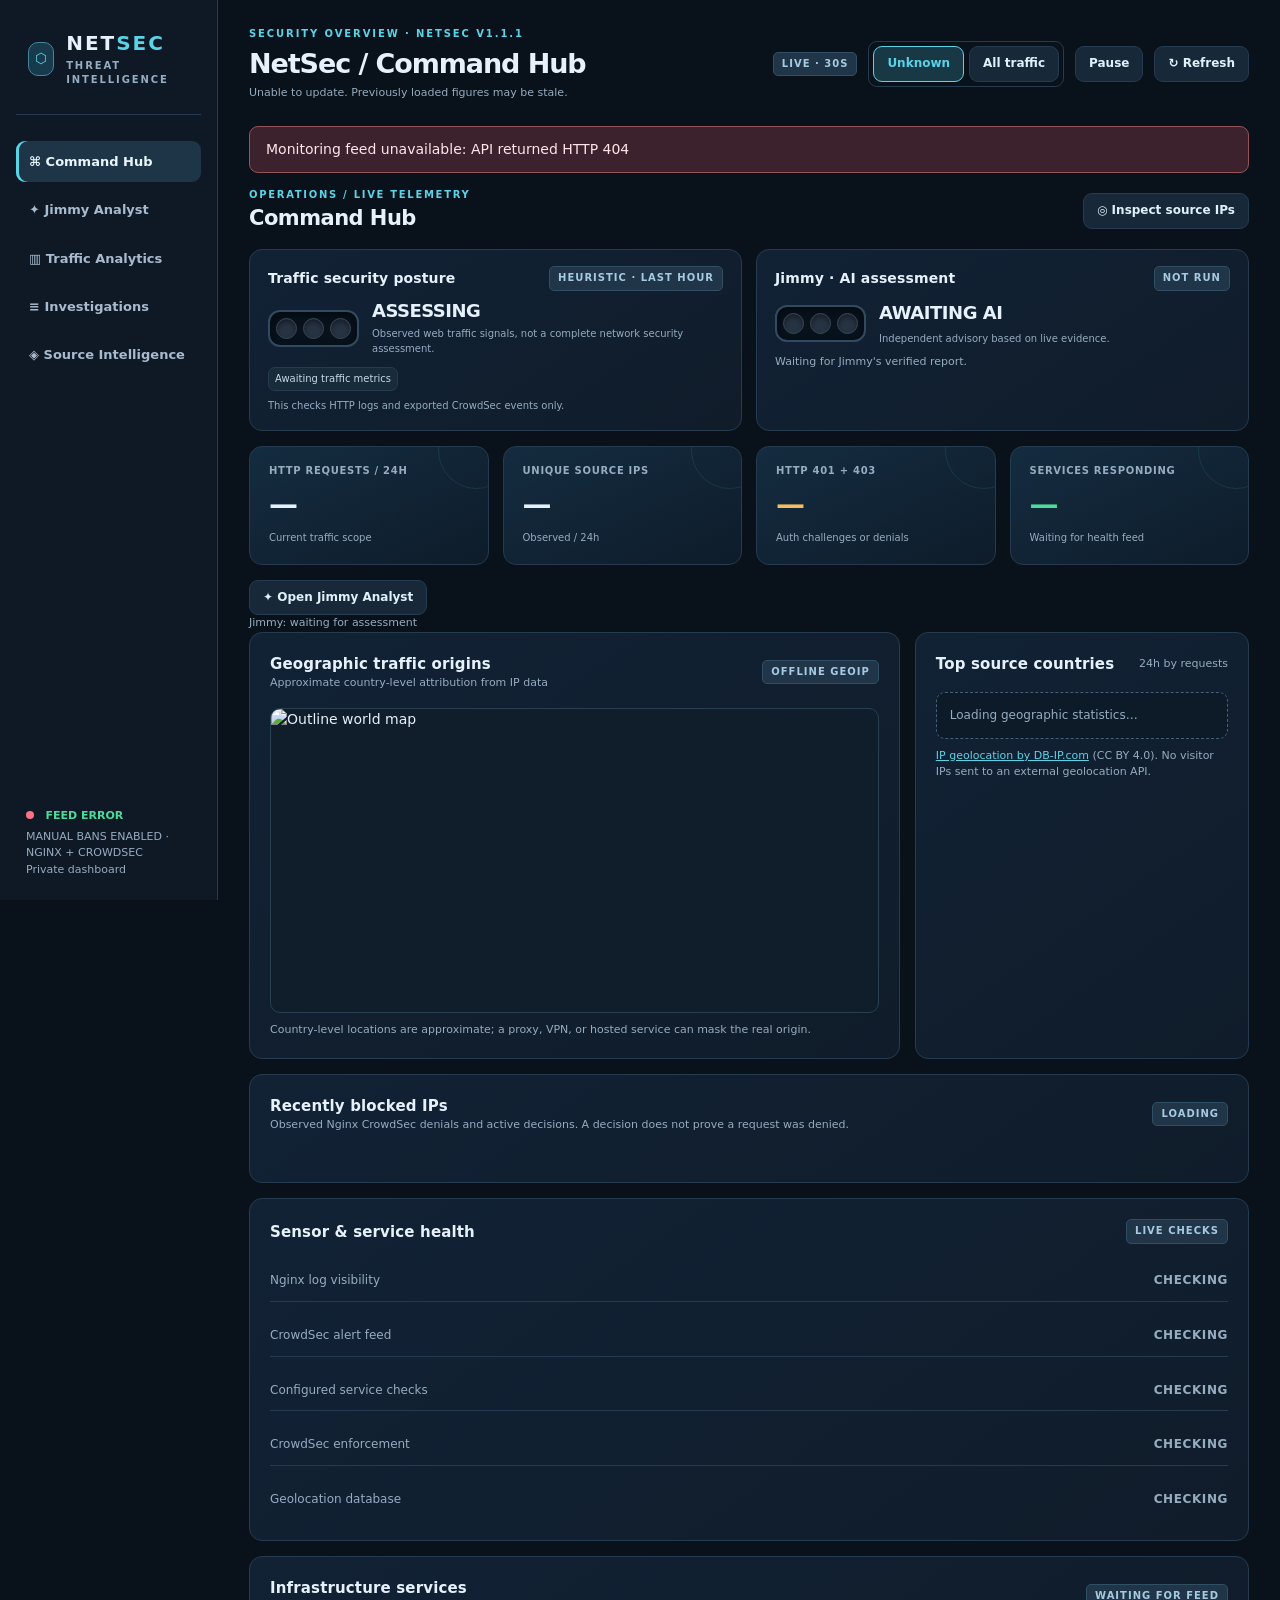
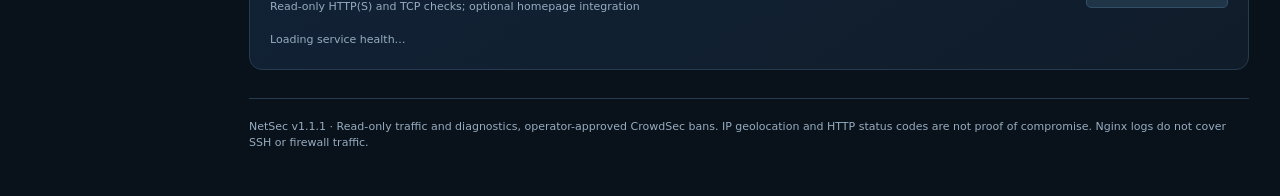
==== app/index.html @ 0fcd7310 "v1.3: replace fixed three investigations with evidence-backed dynamic findings and collapsible verif" ====
<!doctype html>
<!-- NetSec v3.8.2 token header compatibility fix -->
<html lang="en"><head><meta charset="utf-8"><meta name="viewport" content="width=device-width,initial-scale=1"><title>NetSec · Security Intelligence</title><link rel="manifest" href="/manifest.webmanifest"><meta name="theme-color" content="#102638"><meta name="apple-mobile-web-app-capable" content="yes"><meta name="apple-mobile-web-app-status-bar-style" content="black-translucent"><link rel="apple-touch-icon" href="/icon-192.png">
<style>
:root{color-scheme:dark;--bg:#09111a;--sidebar:#0e1925;--panel:#101e2c;--panel2:#132438;--edge:#263b50;--muted:#96acc0;--text:#e6f1fb;--cyan:#5bd3e7;--blue:#67aaff;--green:#4cdb9a;--amber:#f5bc60;--red:#ff7182}
*{box-sizing:border-box}html{scroll-behavior:smooth}body{background:var(--bg);color:var(--text);font:14px/1.48 system-ui,-apple-system,Segoe UI,Roboto,sans-serif;margin:0}
button,input{font:inherit}button{cursor:pointer}button:focus-visible,input:focus-visible{outline:2px solid var(--cyan);outline-offset:3px}a{color:var(--cyan)}.app{max-width:1720px;margin:0 auto;display:grid;grid-template-columns:218px minmax(0,1fr);min-height:100vh}.side{background:var(--sidebar);border-right:1px solid var(--edge);padding:26px 16px;position:sticky;top:0;height:100vh}.brand{display:flex;align-items:center;gap:12px;padding:3px 12px 26px;border-bottom:1px solid var(--edge)}.brandmark{width:34px;height:34px;border:1px solid #42869c;border-radius:10px;display:grid;place-items:center;background:#173a4c;color:var(--cyan)}.brandname{font-size:20px;font-weight:800;letter-spacing:.1em}.brandname span{color:var(--cyan)}.brand small{display:block;font-size:10px;font-weight:700;letter-spacing:.19em;color:var(--muted)}.nav{margin-top:26px;display:grid;gap:7px}.nav a{display:flex;gap:10px;align-items:center;padding:11px 13px;border-radius:9px;color:#a8bbce;text-decoration:none;font-size:13px}.nav a:hover,.nav a.active{background:#1d3546;color:#e8f6ff}.nav a.active{box-shadow:inset 3px 0 0 var(--cyan)}.sidefoot{position:absolute;bottom:22px;left:26px;right:18px;font-size:11px;color:var(--muted)}.sidefoot strong{display:block;color:var(--green);margin-bottom:5px;font-size:11px}
.main{padding:27px 31px 45px;min-width:0}.top{display:flex;justify-content:space-between;align-items:center;gap:14px;flex-wrap:wrap;margin-bottom:25px}.eyebrow{text-transform:uppercase;font-size:10px;letter-spacing:.19em;font-weight:800;color:var(--cyan)}h1{font-size:27px;line-height:1.15;letter-spacing:-.04em;margin:6px 0 6px}h2{font-size:15px;letter-spacing:.01em;margin:0;font-weight:730}h3{font-size:14px;margin:0}p{margin:0}.subtle{color:var(--muted)}.tiny{font-size:11px}.row{display:flex;align-items:center;gap:11px}.btn{border:1px solid var(--edge);background:#172839;color:#e1f1fa;padding:8px 13px;border-radius:9px;font-size:12px;font-weight:600}.btn:hover{border-color:#598aa6;background:#20364a}.btn.active{color:var(--cyan);border-color:var(--cyan);background:#183846}.link-btn{text-decoration:none;font-weight:650;font-size:12px;color:var(--muted)}.link-btn:hover{color:var(--cyan)}.pulse{display:inline-flex;width:8px;height:8px;background:var(--green);border-radius:50%;box-shadow:0 0 11px #42d9a385}.pulse.down{background:var(--red);box-shadow:none}.tag{font-size:10px;font-weight:800;text-transform:uppercase;letter-spacing:.1em;background:#203548;border:1px solid #304f65;color:#a6cae1;padding:4px 8px;border-radius:5px}
.grid{display:grid;gap:15px}.hero{grid-template-columns:minmax(300px,1.65fr) minmax(260px,1fr);margin-bottom:15px}.panel{min-width:0;background:linear-gradient(145deg,#112235,#101c2a);border:1px solid var(--edge);border-radius:13px;padding:20px;overflow:hidden}.panelhead{display:flex;align-items:center;justify-content:space-between;gap:12px;flex-wrap:wrap;margin-bottom:17px}.panelhead .subtle{font-size:11px}.risk{display:flex;gap:22px;align-items:center}.stoplight{display:flex;background:#07121d;border:2px solid #324a60;padding:9px;border-radius:19px;gap:10px;box-shadow:inset 0 3px 9px #0008}.bulb{width:36px;height:36px;border-radius:50%;background:#263342;border:1px solid #3b4653;box-shadow:inset 0 3px 5px #0006}.bulb.red.on{background:var(--red);box-shadow:0 0 22px #ff718255,inset 0 0 7px #ffec}.bulb.amber.on{background:var(--amber);box-shadow:0 0 22px #f5bc6070,inset 0 0 7px #fff8}.bulb.green.on{background:var(--green);box-shadow:0 0 22px #4cdb9a60,inset 0 0 7px #fff8}.risk-label{font-size:24px;font-weight:850;letter-spacing:-.03em;line-height:1.2}.risk-caption{margin-top:6px;color:var(--muted);font-size:12px;max-width:370px}.reasons{display:flex;flex-wrap:wrap;gap:7px;margin-top:21px}.reason{font-size:11px;border:1px solid var(--edge);border-radius:7px;padding:7px 9px;background:#172b3a;color:#c7d8e8}.scope{margin-top:17px;font-size:11px;color:var(--muted)}.health{display:grid;gap:14px}.healthrow{display:flex;justify-content:space-between;align-items:center;gap:12px;padding:11px 0;border-bottom:1px solid var(--edge)}.healthrow:last-child{border-bottom:0}.healthrow span{color:var(--muted);font-size:12px}.status{font-size:12px;font-weight:800;letter-spacing:.05em}.status.ok{color:var(--green)}.status.warn{color:var(--amber)}.status.bad{color:var(--red)}.status.muted{color:var(--muted)}
.metrics{grid-template-columns:repeat(5,minmax(0,1fr));margin-bottom:15px}.metric{min-width:0;padding:18px 20px}.metric .label{font-size:11px;color:var(--muted);font-weight:650;letter-spacing:.02em}.metric .value{font-variant-numeric:tabular-nums;font-size:29px;font-weight:800;margin-top:11px;letter-spacing:-.045em}.metric .footer{font-size:10px;color:var(--muted);margin-top:4px}.metric.emphasis .value{color:var(--cyan)}
.charts{grid-template-columns:minmax(350px,1.95fr) minmax(250px,1fr);margin-bottom:15px}.chartarea{height:258px;position:relative}.chartarea svg{width:100%;height:100%;overflow:visible}.leg{display:flex;align-items:center;gap:14px;flex-wrap:wrap;font-size:11px;color:var(--muted)}.dot{width:7px;height:7px;display:inline-block;border-radius:50%;margin-right:6px}.codebox{display:flex;gap:23px;align-items:center;min-height:245px;flex-wrap:wrap;justify-content:space-evenly}.donut{width:166px;height:166px;border-radius:50%;background:#274052;display:grid;place-items:center;position:relative}.donut:before{content:"";position:absolute;inset:25px;border-radius:50%;background:#112235}.donutinside{position:relative;text-align:center}.donutinside strong{font-size:27px}.donutinside span{display:block;color:var(--muted);font-size:10px}.code-legend{display:grid;gap:13px;min-width:110px}.code-legend .row{justify-content:space-between;gap:12px;font-size:12px}.code-legend strong{font-variant-numeric:tabular-nums}
.maprow{grid-template-columns:minmax(340px,1.85fr) minmax(260px,.95fr);margin-bottom:15px}.mapframe{position:relative;background:#101e2c;border:1px solid #294051;border-radius:10px;overflow:hidden;aspect-ratio:2/1;max-height:390px}.mapframe img{width:100%;height:100%;object-fit:fill;display:block;pointer-events:none}.mapframe svg{position:absolute;inset:0;width:100%;height:100%;overflow:visible}.mapnote{margin-top:9px;font-size:11px;color:var(--muted)}.country-list{display:grid;gap:14px}.country-item{display:grid;grid-template-columns:1fr auto;gap:4px 13px;font-size:12px}.country-item strong{font-variant-numeric:tabular-nums}.track{height:5px;border-radius:5px;background:#243749;grid-column:1 / -1;overflow:hidden}.track>div{height:100%;background:linear-gradient(90deg,#247e94,var(--cyan));border-radius:5px}.callout{font-size:12px;color:var(--muted);padding:13px;border:1px dashed #45617a;border-radius:9px;background:#0d1b29;line-height:1.6}
.lower{margin-top:8px}.lowerheader{display:flex;justify-content:space-between;align-items:center;flex-wrap:wrap;gap:12px;margin:22px 0 14px}.tablegrid{grid-template-columns:1fr 1fr}.tablewide{grid-column:1 / -1}.table-scroll{overflow-x:auto;max-height:390px;overflow-y:auto}table{border-collapse:collapse;width:100%;font-size:12px}th,td{padding:10px 8px;border-bottom:1px solid #263b50;vertical-align:top}th{color:#91a9c2;text-align:left;font-size:10px;letter-spacing:.045em;text-transform:uppercase;position:sticky;top:0;background:#122336;z-index:1}td{overflow-wrap:anywhere}td:last-child,th:last-child{text-align:right}tbody tr:hover{background:#172d40}.ip{font-family:ui-monospace,Consolas,monospace;font-size:11px;color:#bdd4e9}.path{font-family:ui-monospace,Consolas,monospace;font-size:11px;max-width:460px}.code{border-radius:5px;padding:3px 6px;font-size:11px;font-weight:750;background:#263c4b}.code.warn{background:#493625;color:#ffcf87}.code.err{background:#4b2938;color:#ff8d9b}.empty{padding:22px 0;text-align:center;color:var(--muted);font-size:12px}.toolbar{display:flex;gap:8px;flex-wrap:wrap;align-items:center}.search{min-width:200px;width:260px;max-width:100%;border:1px solid var(--edge);color:var(--text);border-radius:8px;padding:9px 11px;background:#101d2a}.footerline{padding-top:20px;border-top:1px solid var(--edge);margin-top:28px;color:var(--muted);font-size:11px}.error-banner{display:none;border:1px solid #96535a;background:#3b222d;color:#ffe5e9;padding:12px 16px;border-radius:9px;margin-bottom:15px}.error-banner.show{display:block}
@media(max-width:1230px){.app{grid-template-columns:1fr}.side{height:auto;position:static;display:flex;align-items:center;justify-content:space-between;padding:9px 20px}.brand{border:0;padding:0}.nav{margin:0;display:flex;gap:3px}.sidefoot{display:none}.main{padding:24px}.hero,.charts,.maprow{grid-template-columns:1fr}.metrics{grid-template-columns:repeat(3,minmax(0,1fr))}.tablegrid{grid-template-columns:1fr}}
@media(max-width:650px){.main{padding:15px}.nav a{font-size:11px;padding:8px}.brandname{font-size:16px}.side{flex-wrap:wrap;gap:8px}.top{align-items:start}h1{font-size:24px}.metrics{grid-template-columns:repeat(2,minmax(0,1fr))}.metric .value{font-size:25px}.risk{align-items:start;flex-direction:column;gap:12px}.stoplight{gap:6px}.bulb{width:30px;height:30px}.panel{padding:15px}.chartarea{height:205px}.codebox{gap:12px}.donut{width:135px;height:135px}.donut:before{inset:21px}.search{width:100%}}

.ai-panel{margin:0 0 15px;border-color:#35536a;background:linear-gradient(145deg,#142a3c,#102130)}
.ai-wrap{display:grid;grid-template-columns:minmax(150px,.65fr) minmax(280px,2.35fr);gap:20px}
.ai-status{display:flex;gap:10px;align-items:center;margin-bottom:12px}
.ai-light{width:15px;height:15px;border-radius:50%;background:var(--muted);box-shadow:0 0 12px #97a3ae55;flex:none}
.ai-light.green{background:var(--green);box-shadow:0 0 13px #4cdb9a75}
.ai-light.amber{background:var(--amber);box-shadow:0 0 13px #f5bc6075}
.ai-light.red{background:var(--red);box-shadow:0 0 13px #ff718275}
.ai-state{font-size:16px;font-weight:820;letter-spacing:.02em}
.ai-details{display:grid;grid-template-columns:1fr 1fr;gap:18px;margin-top:15px}
.ai-details h3{color:#c0d5e5;margin-bottom:7px}
.ai-details ul{margin:0;padding-left:19px;color:#d6e5f1;font-size:12px}
.ai-details li{padding:3px 0}
.ai-summary{font-size:14px;line-height:1.65;color:#f0f7ff}
.ai-disclaimer{font-size:11px;color:var(--muted);margin-top:14px}
@media(max-width:800px){.ai-wrap{grid-template-columns:1fr}.ai-details{grid-template-columns:1fr}}


/* NetSec v3 threat intelligence */
.intel-panel{margin:15px 0;border:1px solid #35536a;background:linear-gradient(125deg,#102639,#101e2a)}
.intel-scope{display:inline-flex;gap:5px;padding:4px;border:1px solid var(--edge);border-radius:9px}
.intel-scope button{font-size:12px}
.intel-stats{display:grid;grid-template-columns:repeat(3,1fr);gap:13px;margin:12px 0}
.intel-stat{padding:12px;border:1px solid var(--edge);border-radius:9px;background:#101f2f}
.intel-stat b{font-size:24px;display:block;color:#d3f3fc}
.intel-stat small{color:var(--muted);font-size:11px}
.intel-panel .intel-columns{display:grid;grid-template-columns:1fr 1fr;gap:16px}
.intel-panel table{width:100%;font-size:12px}
.intel-panel th{text-align:left;color:var(--muted);font-size:11px;padding:6px}
.intel-panel td{padding:8px 6px;border-top:1px solid var(--edge)}
.intel-panel .btn{padding:6px 9px}
.intel-panel .mini{font-size:11px;color:var(--muted);line-height:1.55}
.intel-panel input[type=password]{color:#f0f7ff;background:#071623;border:1px solid #496078;border-radius:6px;padding:9px;max-width:330px;width:100%}
@media(max-width:800px){.intel-panel .intel-columns{grid-template-columns:1fr}.intel-stats{grid-template-columns:repeat(2,1fr)}}


.ai-force-actions{display:flex;align-items:center;justify-content:flex-end;gap:9px;flex-wrap:wrap}
.ai-force-actions .btn{border:1px solid #496f83;background:#172f42;color:#d4f8ff;cursor:pointer;white-space:nowrap}
.ai-force-actions .btn:disabled{opacity:.55;cursor:wait}
.ai-refresh-feedback{font-size:11px;color:var(--muted);margin:0 0 12px}

/* local homepage feed (read-only local import) */
.homepage-grid{display:grid;grid-template-columns:repeat(auto-fit,minmax(160px,1fr));gap:9px}
.homepage-item{padding:12px;border:1px solid var(--edge);border-radius:9px;background:#102034;min-width:0}
.homepage-item strong{display:block;font-size:12px;margin:0 0 5px;overflow:hidden;text-overflow:ellipsis;white-space:nowrap}
.homepage-item span{font-size:11px;color:var(--muted)}
.homepage-item .up{color:var(--green)}.homepage-item .down{color:var(--red)}
.homepage-item .stale,.homepage-item .unknown{color:var(--amber)}
/* NetSec v3.5 Command Hub, all native CSS/SVG. */
.hub-tab[hidden]{display:none!important}
.hub-tab{display:block;min-width:0;animation:hubIn .16s ease-out}
@keyframes hubIn{from{opacity:.65;transform:translateY(5px)}to{opacity:1;transform:none}}
.nav button{border:0;width:100%;text-align:left;background:none;display:flex;gap:10px;align-items:center;padding:11px 13px;border-radius:9px;color:#a8bbce;font-size:13px;font-weight:600;cursor:pointer}
.nav button:hover,.nav button.active{background:#1d3546;color:#e8f6ff}
.nav button.active{box-shadow:inset 3px 0 0 var(--cyan)}
.hub-sectionhead{display:flex;align-items:center;justify-content:space-between;gap:12px;margin:3px 0 15px;flex-wrap:wrap}
.hub-sectionhead h2{font-size:21px;letter-spacing:-.025em}
.hub-kicker{font-size:10px;color:var(--cyan);font-weight:800;letter-spacing:.17em;text-transform:uppercase}
.hub-ribbon{display:grid;grid-template-columns:repeat(4,minmax(0,1fr));gap:14px;margin:0 0 15px}
.hub-ribbon-card{padding:17px 19px;background:linear-gradient(155deg,#142c40,#0e1c2a);border:1px solid var(--edge);border-radius:13px;overflow:hidden;position:relative}
.hub-ribbon-card:before{content:'';width:75px;height:75px;border:1px solid #56d4e51c;border-radius:50%;position:absolute;right:-27px;top:-35px}
.hub-ribbon-card small{font-size:10px;display:block;color:var(--muted);letter-spacing:.07em;text-transform:uppercase;font-weight:700}
.hub-ribbon-card strong{font-size:29px;font-variant-numeric:tabular-nums;letter-spacing:-.04em;display:block;margin-top:4px}
.hub-ribbon-card span{font-size:10px;color:var(--muted)}
.hub-ribbon-card:nth-child(3) strong{color:var(--amber)}
.hub-ribbon-card:nth-child(4) strong{color:var(--green)}
.hub-tab-command .maprow{margin-bottom:15px}
.hub-tab-command .hero{margin-bottom:15px}
.hub-tab-command .ai-panel{margin-bottom:15px}
.hub-tab-command #homepageSection{margin-bottom:15px}
.hub-tab-command .mapframe{max-height:480px}
.hub-tab-command .homepage-item{position:relative;padding-left:21px}
.hub-tab-command .homepage-item .up:before,.hub-tab-command .homepage-item .down:before,.hub-tab-command .homepage-item .stale:before,.hub-tab-command .homepage-item .unknown:before{content:'';position:absolute;left:11px;top:18px;width:6px;height:6px;border-radius:50%;background:var(--muted)}
.hub-tab-command .homepage-item .up:before{background:var(--green);box-shadow:0 0 9px var(--green)}
.hub-tab-command .homepage-item .down:before{background:var(--red);box-shadow:0 0 9px var(--red)}
.hub-tab-command .homepage-item .stale:before{background:var(--amber);box-shadow:0 0 9px var(--amber)}
.hub-titleline{display:flex;align-items:center;justify-content:space-between;gap:12px;margin:2px 0 16px;flex-wrap:wrap}
.hub-titleline h2{font-size:21px;letter-spacing:-.02em}
.hub-titleline p{color:var(--muted);font-size:11px;max-width:780px}
.hub-controlbar{display:flex;gap:9px;align-items:center;flex-wrap:wrap;margin-bottom:15px}
.hub-controlbar .search{flex:1;min-width:180px;width:auto}
.hub-chips{display:flex;gap:5px;border:1px solid var(--edge);padding:4px;border-radius:10px;background:#0c1928}
.hub-chips button{background:none;border:0;border-radius:7px;color:var(--muted);padding:7px 12px;font-size:11px;font-weight:750;cursor:pointer}
.hub-chips button.active{background:#214256;color:#c2f2ff}
.hub-chips button:focus-visible{outline:2px solid var(--cyan)}
.hub-time-grid{display:grid;grid-template-columns:repeat(3,minmax(0,1fr));gap:13px;margin-bottom:15px}
.hub-timecard{background:linear-gradient(145deg,#13273b,#101d2a);border:1px solid #284457;border-radius:12px;padding:17px;min-width:0}
.hub-timecard.active{border-color:#54bfdf;box-shadow:inset 0 1px 0 #5cdbff45}
.hub-timecard small{font-size:11px;font-weight:800;color:var(--muted)}
.hub-timecard .hub-time-number{display:flex;align-items:baseline;gap:8px;margin:10px 0;font-variant-numeric:tabular-nums}
.hub-timecard strong{font-size:29px;letter-spacing:-.04em;color:var(--cyan)}
.hub-timecard .hub-time-number span{color:var(--muted);font-size:11px}
.hub-meter{height:6px;border-radius:8px;background:#223648;overflow:hidden}
.hub-meter div{height:100%;background:linear-gradient(90deg,#267eab,var(--cyan));border-radius:8px}
.hub-time-note{font-size:10px;color:var(--muted);margin-top:8px}
.hub-conn-grid{display:grid;grid-template-columns:1fr 1fr;gap:15px;margin-bottom:15px}
.hub-outcome{display:grid;grid-template-columns:148px minmax(0,1fr);gap:17px;align-items:center}
.hub-donut{width:145px;height:145px;border-radius:50%;display:grid;place-items:center;background:#233b50;position:relative}
.hub-donut:before{content:'';position:absolute;inset:23px;border-radius:50%;background:#102030}
.hub-donut span{z-index:1;text-align:center;font-size:11px;color:var(--muted)}
.hub-donut strong{display:block;font-size:23px;color:var(--text)}
.hub-outcomelegend{display:grid;gap:10px}
.hub-outcomelegend .row{justify-content:space-between;font-size:11px}
.hub-square{width:8px;height:8px;border-radius:2px;display:inline-block;margin-right:7px}
.hub-toplist{display:grid;gap:9px;max-height:240px;overflow:auto}
.hub-top-item{display:grid;grid-template-columns:150px 1fr 57px;align-items:center;gap:8px;font:11px ui-monospace,Consolas,monospace}
.hub-top-item .hub-bar{height:6px;background:#22384b;border-radius:8px;overflow:hidden}
.hub-top-item .hub-bar div{height:100%;background:linear-gradient(90deg,#297d95,#57d7e7)}
.hub-top-item .hub-number{text-align:right;color:var(--muted)}
.hub-note{color:var(--muted);font-size:11px;line-height:1.55;margin:8px 0 15px}
.hub-conn-summary{display:flex;align-items:center;gap:7px;flex-wrap:wrap;color:var(--muted);font-size:11px;margin-bottom:12px}
.hub-pill{display:inline-flex;align-items:center;gap:5px;font-size:10px;font-weight:780;letter-spacing:.04em;border:1px solid #355168;padding:4px 7px;border-radius:6px;color:#b6d6ed;background:#183145}
.hub-pill.trusted{color:var(--green);background:#123b34;border-color:#245947}
.hub-pill.flag{color:var(--amber);background:#3d3020;border-color:#67502e}
.hub-pill.good{color:var(--cyan)}
.hub-pill.deny{color:#ffc788;background:#433025}
.hub-ip-button{background:transparent;border:0;color:#a7e5ef;font:600 11px ui-monospace,Consolas,monospace;cursor:pointer;text-decoration:underline;text-decoration-color:#5ba7b354;text-underline-offset:3px;padding:2px 0}
.hub-ip-button:hover{color:white}
.hub-table{width:100%;min-width:870px}
.hub-table th:last-child,.hub-table td:last-child{text-align:left}
.hub-triplet{font-variant-numeric:tabular-nums;white-space:nowrap;font-size:11px}
.hub-triplet strong{color:var(--cyan)}
.hub-triplet small{display:block;font-size:10px;color:var(--muted)}
.hub-mini-track{height:4px;background:#263a4b;border-radius:9px;overflow:hidden;margin-top:4px;min-width:80px}
.hub-mini-track i{display:block;height:100%;background:var(--cyan)}
.hub-breakdown{display:flex;width:100%;min-width:110px;height:10px;border-radius:7px;background:#243747;overflow:hidden}
.hub-breakdown span{height:100%}
.hub-detail{margin:15px 0 0;padding:16px;border:1px solid #3a6078;border-radius:12px;background:#10243a;display:none}
.hub-detail.open{display:block}
.hub-detailhead{display:flex;align-items:center;justify-content:space-between;gap:10px;margin-bottom:13px}
.hub-detailhead strong{font:700 15px ui-monospace,Consolas,monospace;color:#a9e9f0}
.hub-detail .hub-stats{display:grid;grid-template-columns:repeat(4,1fr);gap:9px;margin-bottom:14px}
.hub-detail .hub-stats div{border:1px solid #2e4a60;border-radius:8px;padding:10px;background:#132c43}
.hub-detail .hub-stats small{display:block;font-size:10px;color:var(--muted)}
.hub-detail .hub-stats b{font-size:19px;font-variant-numeric:tabular-nums}
.hub-paths{display:grid;grid-template-columns:1fr 1fr;gap:16px}
.hub-paths h3{font-size:12px;margin-bottom:8px}
.hub-paths li{font:11px/1.5 ui-monospace,Consolas,monospace;overflow-wrap:anywhere;margin-bottom:4px}
@media(max-width:1240px){.hub-ribbon{grid-template-columns:repeat(2,minmax(0,1fr))}}
@media(max-width:900px){.hub-conn-grid{grid-template-columns:1fr}.hub-time-grid{grid-template-columns:1fr}.hub-outcome{grid-template-columns:145px 1fr}}
@media(max-width:650px){.nav button{padding:8px 7px;font-size:11px}.hub-ribbon{gap:8px}.hub-ribbon-card{padding:12px}.hub-ribbon-card strong{font-size:23px}.hub-outcome{grid-template-columns:1fr}.hub-detail .hub-stats{grid-template-columns:repeat(2,1fr)}.hub-paths{grid-template-columns:1fr}.hub-top-item{grid-template-columns:120px 1fr 40px}}

/* NetSec v3.6: compact dual assessments, enforcement and verification cards. */
.v36-signals{display:grid;grid-template-columns:1fr 1fr;gap:14px;margin:0 0 15px}
.v36-signals .panel{padding:16px 18px}
.v36-signals .panelhead{margin-bottom:9px}.v36-signals .panelhead h2{font-size:14px}
.v36-signals .risk{gap:13px}.v36-signals .stoplight{padding:6px;border-radius:12px;gap:6px}
.v36-signals .bulb{width:21px;height:21px}.v36-signals .risk-label{font-size:18px}
.v36-signals .risk-caption{font-size:10px}.v36-signals .reasons{margin-top:10px;gap:5px}
.v36-signals .reason{font-size:10px;padding:4px 6px}.v36-signals .scope{font-size:10px;margin-top:8px}
.v36-ai-label{font-size:18px;font-weight:800;letter-spacing:-.025em}.v36-ai-summary{font-size:11px;color:var(--muted);line-height:1.5;margin-top:7px}
.hub-tab-command .hero{grid-template-columns:1fr}.hub-tab-command .hero>.panel{min-height:unset}
.v36-blockpanel{margin:0 0 15px}.v36-headinfo{display:flex;align-items:center;gap:9px;flex-wrap:wrap}
.v36-blocklist{display:grid;grid-template-columns:repeat(3,minmax(0,1fr));gap:10px}
.v36-blockitem{border:1px solid #32495b;background:#11283a;border-radius:9px;padding:11px;min-width:0}
.v36-blockitem strong{font:650 12px ui-monospace,Consolas,monospace;word-break:break-all;color:#e5f3fc}
.v36-blockitem .v36-muted{font-size:10px;color:var(--muted);margin-top:6px;line-height:1.5}
.v36-pill{display:inline-block;font-size:9px;font-weight:800;letter-spacing:.05em;padding:3px 6px;border-radius:6px;color:#ffc592;background:#442a21;margin-left:6px}
.v36-pill.pending{color:#a9e8f7;background:#143c51}.v36-pill.good{color:#8cecc0;background:#184435}
.v36-note{font-size:10px;color:var(--muted);margin-top:12px}
.v36-tools{margin:16px 0;padding:17px;border:1px solid #35536a;background:#122637;border-radius:11px}
.v36-toolrow{display:flex;flex-wrap:wrap;gap:8px;align-items:center;margin:12px 0}
.v36-toolrow input,.v36-toolrow select{background:#071623;border:1px solid #496078;border-radius:7px;color:#f0f7ff;padding:9px;max-width:100%;font:12px ui-monospace,Consolas,monospace}
.v36-toolrow input{flex:1;min-width:190px}.v36-toolrow select{width:120px}
.v36-warn{font-size:11px;color:#d9bf94;line-height:1.55}
.v36-feedback{font-size:11px;margin-top:9px;color:#b0d9e4;line-height:1.5}
.v36-verify{margin-top:15px;border-top:1px solid var(--edge);padding-top:13px}
.v36-checks{display:grid;gap:8px;margin-top:10px}
.v36-check{background:#0d2231;border:1px solid #2c4455;border-radius:8px;padding:10px 12px}
.v36-checkhead{display:flex;gap:8px;align-items:center;flex-wrap:wrap}
.v36-checkhead strong{font-size:11px}.v36-check p{font-size:11px;color:#b6c7d3;margin:7px 0 0;line-height:1.5}
.v36-inline{display:inline-flex;gap:6px;align-items:center;flex-wrap:wrap}
.v36-hostile{color:#ff9cac;font-weight:800}.v36-controls{display:flex;gap:5px;flex-wrap:wrap}
.v36-controls button{padding:5px 7px;font-size:10px}
@media(max-width:1100px){.v36-blocklist{grid-template-columns:repeat(2,minmax(0,1fr))}}
@media(max-width:760px){.v36-signals,.v36-blocklist{grid-template-columns:1fr}.v36-signals .risk{flex-direction:row}.v36-toolrow select{flex:1}}

/* NetSec v3.7: evidence-first autonomous investigation cards */
.v37-panel{margin:14px 0 18px;background:linear-gradient(145deg,#0b2234,#112a3a);border:1px solid #37586b;border-radius:11px;padding:15px}
.v37-top{display:flex;justify-content:space-between;align-items:flex-start;gap:12px;flex-wrap:wrap;margin-bottom:12px}
.v37-top h3{margin:0;font-size:15px;color:#d4f4fb;letter-spacing:-.02em}
.v37-meta{color:#a3bccb;font-size:11px;margin-top:4px;line-height:1.5}
.v37-grid{display:grid;grid-template-columns:repeat(3,minmax(0,1fr));gap:9px}
.v37-item{border:1px solid #31536b;background:#0c1f30;border-radius:9px;padding:12px;min-width:0}
.v37-item-top{display:flex;justify-content:space-between;align-items:center;gap:8px;margin-bottom:9px}
.v37-item-name{font-size:11px;font-weight:800;color:#e4f6fa}
.v37-state{font:700 9px ui-monospace,Consolas,monospace;letter-spacing:.04em;padding:4px 7px;border-radius:20px;border:1px solid #526875;color:#ffcda4;white-space:nowrap}
.v37-state.verified{background:#113f37;color:#86e9bb;border-color:#276a52}
.v37-state.partial{background:#463921;color:#ffd58e;border-color:#82633c}
.v37-item .v37-result{font-size:11px;color:#bfd2de;line-height:1.5;margin:0 0 8px;overflow-wrap:anywhere}
.v37-item .v37-small{font-size:10px;color:#89a8b9;line-height:1.5;margin:0}
.v37-foot{margin-top:12px;display:flex;gap:12px;align-items:center;flex-wrap:wrap;color:#a5c2d0;font-size:10px}
.v37-followups{margin-top:10px;padding-top:10px;border-top:1px solid #29485e;font-size:11px;color:#e3d1a0;line-height:1.5}
.v37-empty{font-size:11px;color:#9db6c7}
@media(max-width:950px){.v37-grid{grid-template-columns:1fr}}

/* NetSec v3.8: AI-assisted source inventory; informational labels only */
.v38-hub{margin:18px 0;padding:17px;background:#10273a;border:1px solid #3b5970;border-radius:12px}
.v38-head{display:flex;flex-wrap:wrap;justify-content:space-between;align-items:center;gap:10px}
.v38-head h3{margin:0;font-size:17px;color:#e9f7ff}
.v38-meta{font-size:11px;line-height:1.65;color:var(--muted);margin:8px 0 12px}
.v38-controls{display:flex;align-items:center;gap:8px;flex-wrap:wrap;margin:8px 0 12px}
.v38-controls select,.v38-controls input,.v38-row select,.v38-jimmy-token{
 background:#071a2b!important;border:1px solid #486b84!important;border-radius:7px!important;
 color:#eff9ff!important;padding:8px!important;font-size:12px!important;min-width:0}
.v38-controls input{min-width:185px;flex:1 1 185px}
.v38-controls select{max-width:220px}
.v38-tablewrap{max-height:540px;overflow:auto;border:1px solid #2d475b;border-radius:9px}
.v38-table{width:100%;border-collapse:collapse;font-size:12px;min-width:760px}
.v38-table th{position:sticky;top:0;z-index:1;background:#172e43;color:#b8cedd;text-align:left;font-size:11px;padding:10px 8px}
.v38-table td{border-top:1px solid #2c4458;padding:10px 8px;vertical-align:middle}
.v38-table small{display:block;color:var(--muted);margin-top:3px;line-height:1.4}
.v38-tag{display:inline-block;padding:3px 7px;border:1px solid #49647c;border-radius:99px;font-size:10px;color:#d4e2ef;text-transform:uppercase;letter-spacing:.025em}
.v38-tag.friendly{color:#81ecbe;border-color:#2f805e}
.v38-tag.hostile,.v38-tag.suspicious{color:#ffd38a;border-color:#8a6642}
.v38-tag.pending,.v38-tag.unknown{color:#ced9df;border-color:#6a8090}
.v38-actions{display:flex;align-items:center;gap:6px;flex-wrap:wrap}
.v38-actions button{font-size:11px}
.v38-row select{max-width:146px}
.v38-page{display:flex;justify-content:space-between;align-items:center;gap:9px;flex-wrap:wrap;margin-top:10px}
.v38-jimmy-credentials{display:inline-flex;align-items:center;gap:7px;flex-wrap:wrap}
.v38-jimmy-token{width:200px;max-width:100%;background:#071a2b}
.v38-warning{font-size:11px;color:#b9cbda;line-height:1.6}
#intelSection>.intel-columns>div:first-child{display:none} /* old high-volume-only suggestions replaced by all-source table */
#intelSection>.intel-columns{grid-template-columns:1fr}
#intelSection>.intel-columns>div:last-child{width:100%}
@media(max-width:720px){.v38-hub{padding:11px}.v38-table{min-width:690px}.v38-jimmy-credentials{width:100%}.v38-jimmy-token{flex:1}}


.jimmy-workspace{display:grid;gap:16px;background:#11283a;border-color:#47778c}.jimmy-workspace[hidden]{display:none}
.jimmy-evidence-grid{display:grid;grid-template-columns:1fr 1fr;gap:14px}
.jimmy-card{border:1px solid #2c4d65;border-radius:12px;background:#0b1c2c;padding:17px;display:grid;gap:9px;align-content:start;min-width:0}
.jimmy-card>small{color:var(--muted);font-size:11px}.jimmy-card>strong{color:#c9f1fa;overflow-wrap:anywhere}
.jimmy-card p,.jimmy-card span{overflow-wrap:anywhere}
.jimmy-status{color:var(--cyan);font-size:12px}.jimmy-form{display:grid;gap:8px}
.jimmy-form label,.jimmy-card label{color:var(--muted);font-size:11px;font-weight:700}
.jimmy-form input,.jimmy-form textarea,.jimmy-form select,.jimmy-card select{background:#07192a;color:#e5f1fb;border:1px solid #486b84;border-radius:7px;padding:9px;width:100%;font:inherit}
.jimmy-chatlog{max-height:390px;overflow-y:auto;display:grid;gap:9px;min-height:70px}
.jimmy-msg{background:#0e2a3b;padding:13px;border-radius:10px;display:grid;gap:7px;font-size:13px;overflow-wrap:anywhere;white-space:pre-wrap}
.jimmy-msg.from-operator{background:#19374a}.jimmy-msg strong{color:var(--cyan)}.jimmy-msg small{color:var(--muted);font-size:10px}
.jimmy-placeholder{color:var(--muted);padding:12px;border:1px dashed #40607b;border-radius:8px;font-size:12px}
.jimmy-feedback-list{display:grid;gap:8px;max-height:290px;overflow:auto}.jimmy-feedback-line{display:grid;gap:3px;border-bottom:1px solid #2b4356;padding:8px 0;font-size:12px}
.jimmy-feedback-line small{color:var(--muted)}.jimmy-incident{display:flex;justify-content:space-between;gap:10px;align-items:center;border-bottom:1px solid #2b4356;padding:8px 0;font-size:12px}
.jimmy-workspace .row{flex-wrap:wrap}.hub-tab-jimmy .ai-panel{margin-bottom:15px}
@media(max-width:850px){.jimmy-evidence-grid{grid-template-columns:1fr}}
@media(max-width:950px){.side .nav{max-width:100%;overflow-x:auto;white-space:nowrap}.side .nav button{white-space:nowrap}}

/* NetSec v1.3: coherent source analysis and dark mobile-style messenger. */
#v38Hub, #intelSection>.intel-stats, #intelSection>.panelhead{display:none!important}
#intelSection{margin-top:18px}
#intelSection>.intel-columns{margin-top:14px}
#intelSection>.intel-columns>div:last-child{padding:16px;background:#0b1c2c;border:1px solid #2c4d65;border-radius:12px}
.jimmy-workspace{background:#102537;border-color:#31546e}
.jimmy-workspace>.jimmy-card:not(details){padding:18px;min-height:0}
.jimmy-chathead{display:flex;justify-content:space-between;align-items:center}
.jimmy-chatlog{height:min(62vh,690px);max-height:none;min-height:300px;display:flex;flex-direction:column;gap:12px;padding:12px;background:#091a2a;border:1px solid #29445b;border-radius:14px;overflow-y:auto}
.jimmy-msg{display:flex;flex-direction:column;align-self:flex-start;width:max-content;max-width:min(82%,700px);background:#1166cb;border-radius:17px 17px 17px 5px;color:#f5faff;padding:11px 14px;gap:5px;font-size:14px;line-height:1.5;white-space:normal;overflow-wrap:anywhere;box-shadow:0 2px 5px #020b1555}
.jimmy-msg.from-operator{align-self:flex-end;background:#34465b;color:#f2f6fc;border-radius:17px 17px 5px 17px}
.jimmy-msg small{align-self:flex-end;font-size:10px;color:#d0e2f7}
.jimmy-msg.from-operator small{color:#c1ccd9}
.jimmy-bubble-text{white-space:normal}
.jimmy-typing{animation:jimmy-pulse 1.3s ease-in-out infinite;font-weight:700;letter-spacing:.25em;min-width:74px}
@keyframes jimmy-pulse{0%,100%{opacity:.45}50%{opacity:1}}
@media(prefers-reduced-motion:reduce){.jimmy-typing{animation:none}}
#jimmyChatForm{display:flex;flex-direction:row;align-items:flex-end;gap:10px}
#jimmyChatForm label{position:absolute;width:1px;height:1px;overflow:hidden;clip-path:inset(50%)}
#jimmyChatForm textarea{min-height:54px;max-height:130px;resize:vertical;flex:1;background:#142d44;border:1px solid #41637d;border-radius:20px;padding:14px 17px;font-size:14px;color:#f4f9ff}
#jimmyChatForm button[type=submit]{min-height:48px;background:#1572d5;border:1px solid #3689e9;border-radius:22px;color:#fff;padding:10px 20px;font-weight:700}
#jimmyChatForm button[type=submit]:disabled{background:#34475a;border-color:#4c6175;color:#9bb0c2;cursor:not-allowed;opacity:.8}
.jimmy-send-error{color:#f3b5b5;text-align:right;font-size:12px}
.v13-source-action{display:flex;gap:6px;align-items:center}
.v13-classify{border-radius:99px;background:#1d364c;border:1px solid #41647c;color:#e1eefb;padding:7px 11px;font-weight:600;font-size:11px;max-width:170px}
.v13-classify[data-value=friendly]{background:#15483c;color:#81e6b1;border-color:#236d4e}
.v13-ban{background:#442830!important;color:#ffbec6!important;border:1px solid #a34f5d!important}
.v13-ban:disabled{opacity:.4!important;cursor:not-allowed}
.v13-explorer{margin-top:18px;border-top:1px solid #345066;padding-top:16px}
.v13-explorer-controls{display:flex;flex-wrap:wrap;gap:8px;margin:10px 0}
.v13-explorer-controls select,.v13-explorer-controls input{background:#10283b;color:#e9f5ff;border:1px solid #45647b;padding:9px;border-radius:8px}
.v13-explorer-table{width:100%;border-collapse:collapse;font-size:12px}
.v13-explorer-table td,.v13-explorer-table th{padding:9px;border-bottom:1px solid #31495d;text-align:left;overflow-wrap:anywhere}
.v13-explorer-status{color:#a8bcd0;font-size:12px;margin-top:8px}
.v13-dynamic-finding{border:1px solid #33546c;background:#102c40;padding:13px;border-radius:11px;margin:8px 0}
.v13-dynamic-finding strong{display:block;color:#dff2ff;margin-bottom:6px}
@media(max-width:700px){.jimmy-chatlog{height:58vh;min-height:260px;padding:9px}.jimmy-msg{max-width:90%;font-size:13px}#jimmyChatForm button[type=submit]{padding:10px 12px}.v13-explorer-table{min-width:570px}.v13-classify{max-width:132px}}
</style><link rel="stylesheet" href="/mobile.css"></head>
<body><div class="app"><aside class="side"><div class="brand"><div class="brandmark">⬡</div><div class="brandname">NET<span>SEC</span><small>THREAT INTELLIGENCE</small></div></div>
<nav class="nav"><a class="active" href="#overview">▦ &nbsp; Overview</a><a href="#traffic">▥ &nbsp; Traffic</a><a href="#geography">◎ &nbsp; Geography</a><a href="#events">≡ &nbsp; Event logs</a></nav>
<div class="sidefoot"><strong><span id="pulse" class="pulse"></span> &nbsp; <span id="engineSide">MONITORING</span></strong>READ-ONLY · NGINX + CROWDSEC<br>Private dashboard</div></aside>
<main class="main" id="overview"><div class="top"><div><div class="eyebrow">Security overview · NetSec v1.1.1</div><h1 id="headline">NetSec / Server overview</h1><p class="subtle tiny" id="updated">Connecting to the monitoring backend…</p></div><div class="row"><span class="tag" id="liveBadge">LIVE · 30S</span><span class="intel-scope"><button class="btn active" id="scopeUnknown" type="button">Unknown</button><button class="btn" id="scopeAll" type="button">All traffic</button></span><button class="btn" id="pauseBtn" type="button">Pause</button><button class="btn" id="refreshBtn" type="button">↻ Refresh</button></div></div>
<div class="error-banner" id="errorBanner"></div>
<section class="grid hero"><article class="panel"><div class="panelhead"><h2>Traffic security posture</h2><span class="tag">HEURISTIC · LAST HOUR</span></div><div class="risk"><div class="stoplight" role="img" aria-label="Traffic risk indicator" id="lights"><span class="bulb red"></span><span class="bulb amber"></span><span class="bulb green"></span></div><div><div class="risk-label" id="riskLabel">ASSESSING</div><div class="risk-caption">Observed web traffic signals, not a complete network security assessment.</div></div></div><div class="reasons" id="riskReasons"><div class="reason">Awaiting traffic metrics</div></div><p class="scope" id="riskScope">This checks HTTP logs and exported CrowdSec events only.</p></article>
<article class="panel"><div class="panelhead"><h2>Sensor & service health</h2><span class="tag">LIVE CHECKS</span></div><div class="health"><div class="healthrow"><span>Nginx log visibility</span><strong class="status muted" id="logHealth">CHECKING</strong></div><div class="healthrow"><span>CrowdSec alert feed</span><strong class="status muted" id="csHealth">CHECKING</strong></div><div class="healthrow"><span>Configured service checks</span><strong class="status muted" id="svcHealth">CHECKING</strong></div><div class="healthrow"><span>CrowdSec enforcement</span><strong class="status muted" id="bouncerHealth">CHECKING</strong></div><div class="healthrow"><span>Geolocation database</span><strong class="status muted" id="geoHealth">CHECKING</strong></div></div></article></section>

<section class="panel ai-panel" id="aiSection" aria-label="AI threat analysis">
  <div class="panelhead"><h2>Jimmy · Security Analyst</h2><div class="ai-force-actions"><button class="btn" type="button" id="aiForceRefresh">↻ Refresh Jimmy</button><span class="tag" id="aiUpdated">NO ASSESSMENT YET</span></div></div><p id="aiRefreshFeedback" class="ai-refresh-feedback" role="status" aria-live="polite">Signed in as netsecadmin? Refresh Jimmy directly; no additional token required.</p>
  <div class="ai-wrap">
    <div><div class="ai-status"><span class="ai-light" id="aiLight"></span><span class="ai-state" id="aiState">NOT CONFIGURED</span></div>
      <p class="subtle tiny" id="aiConfidence">Traffic rules remain the primary stoplight.</p></div>
    <div><p class="ai-summary" id="aiSummary">The scheduled analysis is not yet configured.</p>
      <div class="ai-details"><div><h3>Observations</h3><ul id="aiObservations"></ul></div>
      <div><h3>Recommended checks</h3><ul id="aiActions"></ul></div></div>
      <p class="ai-disclaimer">AI recommendations are informational; they never block traffic or reconfigure Proxmox. No Nginx log lines or external tool output should be treated as instructions.</p>
    </div>
  </div>
</section>


<section class="panel intel-panel" id="intelSection" aria-label="IP intelligence and threat history">
  <div class="panelhead"><div><h2>Source intelligence · Review & history</h2><p class="subtle tiny">Operator-confirmed trusted IPs are excluded from default web traffic metrics, not from CrowdSec enforcement.</p></div><span class="tag" id="intelScopeBadge">UNKNOWN TRAFFIC</span></div>
  <div class="intel-stats"><div class="intel-stat"><b id="intelUnknown">—</b><small>Unconfirmed requests / 24h</small></div><div class="intel-stat"><b id="intelFriendly">—</b><small>Confirmed friendly requests / 24h</small></div><div class="intel-stat"><b id="intelCount">—</b><small>Confirmed friendly IP addresses</small></div></div>
  <div class="intel-columns">
    <div><h3>Review candidates</h3><p class="mini">Automatic suggestions are NOT trusted until you approve them. High volume alone cannot establish ownership.</p><div class="table-scroll"><table><thead><tr><th>Source</th><th>Requests</th><th>Action</th></tr></thead><tbody id="intelCandidates"></tbody></table></div></div>
    <div><h3>Operator labels</h3><p class="mini">Confirmed device ownership is metadata, not an automatic firewall whitelist.</p><div class="table-scroll"><table><thead><tr><th>Source</th><th>Label</th><th>Action</th></tr></thead><tbody id="intelLabels"></tbody></table></div></div>
  </div>
  <div style="margin-top:14px"><h3>Recent AI assessments</h3><div class="table-scroll" style="max-height:230px"><table><thead><tr><th>Analyzed</th><th>Verdict</th><th>Summary</th></tr></thead><tbody id="intelHistory"></tbody></table></div></div>
  <p class="mini">Editing requires a signed-in <strong>netsecadmin</strong> session through the NetSec HTTPS proxy. No separate admin token.</p>
</section>


<section class="panel jimmy-workspace" id="jimmyWorkspace" hidden>
  <div class="panelhead"><div><h2>Jimmy · Security Analyst</h2><p class="subtle tiny">Focused security intelligence and read-only investigation. The AI cannot execute commands or create bans.</p></div>
    <div class="row"><button class="btn" type="button" id="jimmyReload">Reload</button><button class="btn" type="button" id="jimmyLatest">Latest assessment</button></div></div>
  <p class="jimmy-status" id="jimmyWorkspaceStatus" role="status">Loading Jimmy…</p>
  <div class="jimmy-card" style="margin-bottom:12px">
    <div class="jimmy-chathead"><div><h3>Jimmy · Conversation</h3><p class="subtle tiny">Secure read-only investigation · Historical and latest evidence available</p></div></div>
    <div class="jimmy-chatlog" id="jimmyChatLog" aria-live="polite"></div>
    <form id="jimmyChatForm" class="jimmy-form"><label for="jimmyQuestion">Your question</label>
      <textarea id="jimmyQuestion" maxlength="2000" rows="3" required placeholder="Which problems changed since the last assessment, and what should I check first?"></textarea>
      <button class="btn" type="submit">Send</button></form>
  </div>
  <details class="jimmy-card"><summary>Notifications and alert settings</summary>
    <div style="padding-top:12px"><h3>Security incidents</h3><div id="jimmyIncidents"></div>
      <label for="jimmyQuietHours">Pause alerts (hours)</label><div class="row"><select id="jimmyQuietHours"><option value="0">Off</option><option value="1">1 hour</option><option value="8">8 hours</option><option value="24">24 hours</option><option value="72">72 hours</option></select><button class="btn" type="button" id="jimmyQuiet">Set quiet period</button></div>
      <label for="jimmyEscalationHours">One unacknowledged reminder</label><div class="row"><select id="jimmyEscalationHours"><option value="0">Off</option><option value="1">After 1 hour</option><option value="3">After 3 hours</option><option value="8">After 8 hours</option></select><button class="btn" type="button" id="jimmyEscalation">Save</button></div>
      <h3>Web Push</h3><p id="jimmyPushState" class="jimmy-status">Checking push…</p>
      <div class="row"><button class="btn" type="button" id="jimmyPushEnable">Enable notifications</button><button class="btn" type="button" id="jimmyPushTest">Test notification</button><button class="btn" type="button" id="jimmyPushDisable">Disable on this device</button></div>
      <p class="subtle tiny">The installed mobile app supports notifications where the platform permits them. Messages never contain log or IP details.</p>
    </div>
  </details>
</section>
<section class="panel" id="homepageSection" aria-label="Homepage service status" style="margin-bottom:15px">
<div class="panelhead"><div><h2>Infrastructure services</h2><div class="subtle tiny">Read-only HTTP(S) and TCP checks; optional homepage integration</div></div><span class="tag" id="homepageFeedBadge">WAITING FOR FEED</span></div>
<div class="homepage-grid" id="homepageServiceGrid"><div class="subtle tiny">Loading service health…</div></div>
</section>
<section class="grid metrics" aria-label="Summary metrics"><div class="panel metric emphasis"><div class="label">Requests / 24h</div><div class="value" id="requests">—</div><div class="footer">Observed at Nginx</div></div><div class="panel metric"><div class="label">Unique source IPs</div><div class="value" id="unique">—</div><div class="footer">Not unique people</div></div><div class="panel metric"><div class="label">Probe-like hits</div><div class="value" id="probes">—</div><div class="footer">Pattern matching</div></div><div class="panel metric"><div class="label">HTTP 5xx</div><div class="value" id="errors">—</div><div class="footer" id="errorRate">Server errors / 24h</div></div><div class="panel metric"><div class="label">CrowdSec alerts</div><div class="value" id="alerts">—</div><div class="footer">Available export, not blocks</div></div></section>
<section class="grid charts" id="traffic"><article class="panel"><div class="panelhead"><div><h2>Traffic volume</h2><div class="subtle tiny">Web requests over time</div></div><div class="toolbar"><button class="btn active" id="period24" type="button">24H</button><button class="btn" id="period7" type="button">7D</button><button class="btn" id="period14" type="button">14D</button></div></div><div class="chartarea"><svg id="trafficChart" viewBox="0 0 720 258" aria-label="Traffic line chart" role="img"></svg></div><div class="leg"><span><span class="dot" style="background:var(--cyan)"></span>Total requests</span><span><span class="dot" style="background:var(--amber)"></span>Probe-like hits</span><span><span class="dot" style="background:var(--red)"></span>HTTP 5xx</span></div></article>
<article class="panel"><div class="panelhead"><h2>HTTP response profile</h2><span class="tag">LAST 24H</span></div><div class="codebox"><div id="donut" class="donut"><div class="donutinside"><strong id="totalResponses">—</strong><span>Total responses</span></div></div><div class="code-legend" id="statusLegend"><div class="subtle tiny">Waiting for response data</div></div></div><div class="subtle tiny">4xx responses may be routine authorization failures, not attacks.</div></article></section>
<section class="grid maprow" id="geography"><article class="panel"><div class="panelhead"><div><h2>Geographic traffic origins</h2><p class="subtle tiny">Approximate country-level attribution from IP data</p></div><span class="tag" id="mapBadge">OFFLINE GEOIP</span></div><div class="mapframe"><img src="/world.svg" alt="Outline world map"><svg id="mapPins" viewBox="0 0 1000 500" role="img" aria-label="Country traffic markers"></svg></div><p class="mapnote" id="mapNote">Country-level locations are approximate; a proxy, VPN, or hosted service can mask the real origin.</p></article>
<article class="panel"><div class="panelhead"><h2>Top source countries</h2><span class="subtle tiny">24h by requests</span></div><div class="country-list" id="countryList"><div class="callout">Loading geographic statistics…</div></div><p class="mapnote"><a href="https://db-ip.com/" target="_blank" rel="noopener noreferrer">IP geolocation by DB-IP.com</a> (CC BY 4.0). No visitor IPs sent to an external geolocation API.</p></article></section>
<section class="lower" id="events"><div class="lowerheader"><div><div class="eyebrow">Detailed inspection</div><h2 style="font-size:21px;margin-top:4px">Event & access logs</h2></div><div class="toolbar"><input class="search" id="search" aria-label="Search recent logs by source IP or path" placeholder="Filter IP or URL path…"><button type="button" class="btn active" data-filter="all">All</button><button type="button" class="btn" data-filter="probes">Probes</button><button type="button" class="btn" data-filter="denied">401 / 403</button><button type="button" class="btn" data-filter="errors">5xx</button><button type="button" class="btn" id="csvBtn">Export CSV</button></div></div>
<div class="grid tablegrid"><article class="panel"><div class="panelhead"><h2>Top source IPs</h2><span class="subtle tiny">24h</span></div><div class="table-scroll"><table><thead><tr><th>Source address</th><th>Requests</th></tr></thead><tbody id="topIps"></tbody></table></div></article>
<article class="panel"><div class="panelhead"><h2>Most requested paths</h2><span class="subtle tiny">Query strings removed</span></div><div class="table-scroll"><table><thead><tr><th>Path</th><th>Requests</th></tr></thead><tbody id="topPaths"></tbody></table></div></article>
<article class="panel"><div class="panelhead"><h2>Suspected probes</h2><span class="subtle tiny">Heuristic path matches</span></div><div class="table-scroll"><table><thead><tr><th>Source / time</th><th>Path</th><th>Status</th></tr></thead><tbody id="recentProbes"></tbody></table></div></article>
<article class="panel"><div class="panelhead"><h2>CrowdSec detections</h2><span class="subtle tiny">Reported alerts</span></div><div class="table-scroll"><table><thead><tr><th>Source</th><th>Scenario</th><th>Time</th></tr></thead><tbody id="crowdsecRows"></tbody></table></div></article>
<article class="panel tablewide"><div class="panelhead"><h2>Recent HTTP requests</h2><span class="subtle tiny" id="eventCount">Most recent events (not full log archive)</span></div><div class="table-scroll"><table><thead><tr><th>Time</th><th>Source IP</th><th>Method</th><th>Requested URL</th><th>Status</th></tr></thead><tbody id="recentRows"></tbody></table></div></article></div></section>
<footer class="footerline">NetSec v1.1.1 · Unknown-focused, operator-reviewed · Read-only Nginx HTTP(S) analytics and optional CrowdSec alerts. Risk indicator reflects configured thresholds, not a proof of safety, compromise, or complete network availability. SSH, firewall drops, and VPN attempts are not covered without additional log sources.</footer>
</main></div>
<script>
'use strict';
const $=s=>document.getElementById(s);let data=null,period=24,paused=false,filter='all',query='';

/* NetSec v3 intelligence (scope controls all Nginx-derived panels) */
let intelScope='unknown';
function intelBadge(ip){const rec=(data?.intel?.addresses||[]).find(x=>x.ip===ip);return rec?(ip+' · '+(rec.status==='friendly'?'✓ ':'⚑ ')+rec.label):ip}
function intelRender(d){
 const en=d.enforcement||{},bs=en.state||'unavailable';
 label('bouncerHealth',({active:'PULLING',registered:'NOT PULLING',no_bouncer:'NO BOUNCER',stale:'STALE',unavailable:'NO DATA'})[bs]||'UNKNOWN',bs==='active'?'ok':bs==='no_bouncer'||bs==='registered'?'bad':'warn');
 const m=d.intel||{};$('intelScopeBadge').textContent=intelScope==='unknown'?'UNKNOWN TRAFFIC':'ALL TRAFFIC';
 $('intelUnknown').textContent=fmt(m.unknown_requests24);$('intelFriendly').textContent=fmt(m.friendly_requests24);$('intelCount').textContent=fmt(m.trusted_count);
 const candidates=$('intelCandidates');candidates.replaceChildren();
 for(const c of (m.review_candidates||[])){
   const tr=el('tr'),tdIp=el('td','',c.ip),tdN=el('td','',fmt(c.requests_24h)),tdAction=el('td');
   tdIp.title=c.reason||'';const a=el('button','btn','Confirm friendly');a.type='button';a.addEventListener('click',()=>intelEdit(c.ip,'friendly'));
   tdAction.append(a);tr.append(tdIp,tdN,tdAction);candidates.append(tr);
 }
 if(!candidates.children.length)empty(candidates,'No suggestions. Unknown sources remain visible in the regular tables.');
 const labels=$('intelLabels');labels.replaceChildren();
 for(const rec of (m.addresses||[])){
  const tr=el('tr'),ip=el('td','',rec.ip),name=el('td','',rec.label+' · '+rec.status),action=el('td');
  const remove=el('button','btn','Remove');remove.type='button';remove.addEventListener('click',()=>intelEdit(rec.ip,'unknown'));
  action.append(remove);tr.append(ip,name,action);labels.append(tr);
 }
 if(!labels.children.length)empty(labels,'No confirmed IP metadata yet.');
 const history=$('intelHistory');history.replaceChildren();
 for(const row of (m.history||[])){
  const tr=el('tr');tr.append(el('td','',date(row.at)),el('td','',row.severity||'unknown'),el('td','',row.summary||''));history.append(tr);
 }
 if(!history.children.length)empty(history,'AI history begins with the first analysis after this upgrade.');
}
async function intelEdit(ip,status){
 if(status==='friendly'&&!confirm('Confirm '+ip+' belongs to you or a known trusted source? This hides its requests from UNKNOWN traffic charts, but does not whitelist it in CrowdSec.'))return;
 if(status==='unknown'&&!confirm('Remove the label for '+ip+'?'))return;
 const labelText=status==='unknown'?'':prompt('Descriptive label for '+ip+' (e.g. My home internet):',ip);
 if(labelText===null)return;
 try{
 const r=await fetch('/api/intel/label',{method:'POST',cache:'no-store',headers:{'X-NetSec-Action':'dashboard','Content-Type':'application/json'},body:JSON.stringify({ip,status,label:labelText})});
 const msg=await r.json();if(!r.ok||!msg.ok)throw new Error(msg.error||('HTTP '+r.status));
 await refresh();
 }catch(err){alert('Cannot update source metadata: '+err.message)}
}

const fmt=n=>Number(n||0).toLocaleString();
const date=s=>{if(!s)return '—';let d=new Date(s);return Number.isNaN(d.getTime())?'—':d.toLocaleString(undefined,{month:'short',day:'numeric',hour:'2-digit',minute:'2-digit'})};
const svgNS='http://www.w3.org/2000/svg';
function sEl(tag,attrs={},text=''){const e=document.createElementNS(svgNS,tag);for(const [k,v] of Object.entries(attrs))e.setAttribute(k,String(v));if(text)e.textContent=text;return e}
function el(tag,cls='',text=''){const e=document.createElement(tag);if(cls)e.className=cls;if(text!==undefined)e.textContent=text;return e}
function empty(tbody,message='No matching data'){tbody.replaceChildren();let tr=el('tr'),td=el('td','empty',message);td.colSpan=5;tr.append(td);tbody.append(tr)}
function table(id,rows,fn){const tb=$(id);tb.replaceChildren();if(!rows?.length){empty(tb);return}for(const item of rows){const tr=el('tr');for(const cell of fn(item)){const td=el('td');if(typeof cell==='object'&&cell!==null){td.appendChild(cell)}else{td.textContent=String(cell??'—')}tr.appendChild(td)}tb.appendChild(tr)}}
function code(v){let span=el('span','code'+(v>=500?' err':v===401||v===403||v===404?' warn':''),String(v));return span}
function label(id,value,cls){const node=$(id);node.textContent=value;node.className='status '+cls}
function risk(d){let r=d.risk||{},level=r.level||'unknown';$('riskLabel').textContent=r.label||'UNKNOWN';$('riskLabel').style.color=({red:'var(--red)',amber:'var(--amber)',green:'var(--green)',unknown:'var(--muted)'})[level];$('lights').setAttribute('aria-label','Traffic security posture: '+level);for(const bulb of $('lights').children)bulb.classList.toggle('on',bulb.classList.contains(level));const rs=$('riskReasons');rs.replaceChildren();for(const reason of (r.reasons||[])){rs.appendChild(el('div','reason',reason))}$('riskScope').textContent=r.scope||'';const t=d.traffic||{},cs=d.crowdsec||{},services=d.services||[];label('logHealth',t.log_files_readable>0?'READING':'NO LOGS',t.log_files_readable>0?'ok':'bad');label('csHealth',!cs.configured?'NOT CONFIGURED':cs.error?'EXPORT ERROR':'CONNECTED',!cs.configured?'muted':cs.error?'warn':'ok');label('svcHealth',!services.length?'NOT CONFIGURED':d.service_source==='homepage'&&d.homepage&&d.homepage.state!=='fresh'?'FEED STALE':services.some(s=>s.status==='down')?'DEGRADED':services.some(s=>s.status!=='up')?'UNKNOWN':'RESPONDING',!services.length?'muted':d.service_source==='homepage'&&d.homepage&&d.homepage.state!=='fresh'?'warn':services.some(s=>s.status==='down')?'warn':services.some(s=>s.status!=='up')?'warn':'ok');label('geoHealth',d.geo?.enabled?'OFFLINE ACTIVE':'NOT INSTALLED',d.geo?.enabled?'ok':'muted')}
function chart(){if(!data)return;const t=data.traffic||{};const arr=period===24?(t.hourly||[]):(t.daily||[]).slice(period===7?-7:-14);let svg=$('trafficChart');svg.replaceChildren();const W=720,H=258,L=37,R=12,T=20,B=37;const P=W-L-R,Q=H-T-B;let max=Math.max(1,...arr.map(x=>x.requests||0));max=Math.ceil(max*1.18)||1;const x=i=>L+(arr.length<2?P/2:P*i/(arr.length-1)),y=v=>T+Q*(1-v/max);
for(let j=0;j<=4;j++){let val=max*j/4,Y=y(val);svg.append(sEl('line',{x1:L,y1:Y,x2:W-R,y2:Y,stroke:'#2b4559','stroke-dasharray':'3 6'}));svg.append(sEl('text',{x:26,y:Y+4,fill:'#87a1b5','font-size':11,'text-anchor':'end'},Math.round(val).toString()))}
if(!arr.length)return;
for(let i=0;i<arr.length;i++){if(i%(period===24?4:period===7?1:2)!==0&&i!==arr.length-1)continue;let v=period===24?new Date(arr[i].time).toLocaleTimeString([],{hour:'2-digit',hour12:false}):arr[i].date?.slice(5);svg.append(sEl('text',{x:x(i),y:H-12,fill:'#8fa7be','font-size':11,'text-anchor':'middle'},v||''))}
function plot(key,color,fill){const pts=arr.map((r,i)=>[x(i),y(r[key]||0)]);let points=pts.map(p=>p.join(',')).join(' ');if(fill){let p=`M${pts[0][0]},${T+Q} `+pts.map(p=>`L${p[0]},${p[1]}`).join(' ')+` L${pts.at(-1)[0]},${T+Q} Z`;svg.append(sEl('path',{d:p,fill:'#2ec1de','fill-opacity':'.08'}))}svg.append(sEl('polyline',{points,fill:'none',stroke:color,'stroke-width':key==='requests'?2.8:2,'stroke-linecap':'round','stroke-linejoin':'round'}));for(let i=0;i<arr.length;i++){let point=sEl('circle',{cx:pts[i][0],cy:pts[i][1],r:5,fill:color,'fill-opacity':'.02',stroke:'none'});let tip=sEl('title',{},(period===24?arr[i].time:arr[i].date)+': '+fmt(arr[i][key])+' '+key);point.append(tip);svg.append(point)}}
plot('requests','#5bd3e7',true);plot('probes','#f5bc60',false);plot('errors','#ff7182',false)}
function responseProfile(t){let buckets=[{name:'2xx',v:0,c:'#4cdb9a'},{name:'3xx',v:0,c:'#67aaff'},{name:'4xx',v:0,c:'#f5bc60'},{name:'5xx',v:0,c:'#ff7182'},{name:'Other',v:0,c:'#8696ac'}];for(const r of t.status_codes||[]){let g=Math.floor(r.status/100)-2;let i=g>=0&&g<=3?g:4;buckets[i].v+=r.count}let total=buckets.reduce((s,b)=>s+b.v,0);$('totalResponses').textContent=fmt(total);let pos=0,grads=[];for(const b of buckets){let end=pos+(total?b.v/total*100:0);if(end>pos)grads.push(`${b.c} ${pos.toFixed(2)}% ${end.toFixed(2)}%`);pos=end}$('donut').style.background=grads.length?'conic-gradient('+grads.join(',')+')':'#284254';let lg=$('statusLegend');lg.replaceChildren();for(const b of buckets.slice(0,4)){let rr=el('div','row');let name=el('span');let dot=el('span','dot');dot.style.background=b.c;name.append(dot,document.createTextNode(b.name));let n=el('strong','',fmt(b.v));rr.append(name,n);lg.append(rr)}}
function map(d){let geo=d.geo||{},list=$('countryList'),pin=$('mapPins');pin.replaceChildren();list.replaceChildren();$('mapBadge').textContent=geo.enabled?'GEOLOCATION ON':'SETUP NEEDED';if(!geo.enabled){list.append(el('div','callout','Map geolocation requires the optional offline DB-IP country database. Traffic charts and other metrics work without it.'));$('mapNote').textContent='Optional: install the monthly DB-IP Country Lite database with the included update script. IP addresses stay on your server.';return}let countries=geo.countries||[],max=Math.max(1,...countries.map(c=>c.requests));for(const c of countries){let X=(Number(c.lon)+180)/360*1000,Y=(90-Number(c.lat))/180*500;let radius=5+Math.min(17,Math.sqrt(c.requests/max)*18);let dot=sEl('circle',{cx:X,cy:Y,r:radius,fill:'#5bd3e7','fill-opacity':'.27',stroke:'#8fe5f4','stroke-width':1.6});dot.append(sEl('title',{},`${c.country}: ${fmt(c.requests)} requests (approximate country)`));pin.append(dot);let small=sEl('circle',{cx:X,cy:Y,r:2,fill:'#d5fbff'});pin.append(small)}if(!countries.length){list.append(el('div','callout','No public source IPs could be located in the current traffic sample.'));return}for(const c of countries.slice(0,8)){let item=el('div','country-item'),name=el('span','',c.country),count=el('strong','',fmt(c.requests));let bar=el('div','track'),fill=el('div');fill.style.width=(100*c.requests/max).toFixed(1)+'%';bar.append(fill);item.append(name,count,bar);list.append(item)}$('mapNote').textContent=`Located ${fmt(geo.mapped_requests)} of ${fmt(geo.total_requests)} requests from approximately ${countries.length} shown countries. IP country is not a precise device location.`}
function lower(d){let t=d.traffic||{},cs=d.crowdsec||{};table('topIps',t.top_ips||[],x=>[el('span','ip',intelBadge(x.ip)),fmt(x.requests)]);table('topPaths',t.top_paths||[],x=>[el('span','path',x.path),fmt(x.requests)]);table('recentProbes',t.recent_probes||[],x=>[date(x.time)+' · '+intelBadge(x.ip),el('span','path',x.path),code(x.status)]);table('crowdsecRows',cs.alerts||[],x=>[el('span','ip',intelBadge(x.source_ip||'Unknown')),x.scenario,date(x.time)]);logs()}
function logs(){if(!data)return;let arr=(data.traffic?.recent_requests||[]).filter(r=>{if(query&&!((r.ip||'')+' '+(r.path||'')).toLowerCase().includes(query))return false;if(filter==='probes')return r.probe_like;if(filter==='denied')return r.status===401||r.status===403;if(filter==='errors')return r.status>=500;return true});$('eventCount').textContent=fmt(arr.length)+' displayed / '+fmt((data.traffic?.recent_requests||[]).length)+' recent loaded';table('recentRows',arr,x=>[date(x.time),el('span','ip',intelBadge(x.ip)),x.method,el('span','path',x.path),code(x.status)])}

function aiInsights(d){aiShowState(d.ai||{});}

function homepageRender(d){
 const fromHomepage=d.service_source==='homepage';
 const feed=fromHomepage?(d.homepage||{}):(d.service_monitor||{});
 const items=d.services||[],grid=$('homepageServiceGrid'),badge=$('homepageFeedBadge');
 grid.replaceChildren();
 const state=feed.state||'not_configured';
 const age=Number.isFinite(Number(feed.age_seconds))&&feed.age_seconds!==null
  ?' · '+Math.max(0,Math.round(Number(feed.age_seconds)))+'s ago':'';
 badge.textContent=fromHomepage?(state==='fresh'?'LIVE HOMEPAGE':state==='stale'?'STALE HOMEPAGE':'HOMEPAGE UNAVAILABLE')+age:
   (state==='checked'?'DIRECT CHECKS':'NOT CONFIGURED');
 badge.title=feed.error||'';
 if(!items.length){
  grid.append(el('div','callout','No services configured. Add HTTP(S) URLs or TCP endpoints in NetSec config.json, or use the first-time setup wizard.'));
  return;
 }
 for(const item of items){
  const cell=el('div','homepage-item');
  const title=el('strong','',String(item.name||item.id||'Service'));
  const status=['up','down','stale'].includes(item.status)?item.status:'unknown';
  const code=Number.isInteger(item.http_code)?' · HTTP '+item.http_code:'';
  const ms=Number.isInteger(item.latency_ms)?' · '+item.latency_ms+'ms':'';
  const kind=item.type==='tcp'?' · TCP':'';
  const msg=status==='up'?'RESPONDING':status==='down'?'UNREACHABLE':status==='stale'?'STALE DATA':'UNKNOWN';
  const line=el('span',status,msg+code+ms+kind);
  cell.append(title,line);grid.append(cell);
 }
}
function render(d){data=d;let t=d.traffic||{};$('headline').textContent=(d.host||'NetSec')+' / Overview';$('updated').textContent='Updated '+date(d.generated_at)+' · 30-second live refresh · '+fmt(t.log_files_readable)+' readable log file(s)';$('requests').textContent=fmt(t.requests);$('unique').textContent=fmt(t.unique_ips);$('probes').textContent=fmt(t.probe_like_requests);$('errors').textContent=fmt(t.http_5xx);$('alerts').textContent=fmt(d.crowdsec?.alerts?.length||0);$('errorRate').textContent=(t.requests?(100*t.http_5xx/t.requests).toFixed(2):'0.00')+'% of requests';risk(d);homepageRender(d);aiInsights(d);intelRender(d);chart();responseProfile(t);map(d);lower(d);let warnings=[...(t.log_errors||[])];if(warnings.length){$('errorBanner').textContent='Some log files were not readable: '+warnings.slice(0,4).join(' · ')+(warnings.length>4?' (more omitted)':'');$('errorBanner').classList.add('show')}else $('errorBanner').classList.remove('show')}
async function refresh(){try{const r=await fetch('/api/status?scope='+intelScope,{cache:'no-store'});if(!r.ok)throw new Error('API returned HTTP '+r.status);const d=await r.json();if(d.error)throw new Error(d.error);$('pulse').classList.remove('down');$('engineSide').textContent='MONITORING';render(d)}catch(e){$('pulse').classList.add('down');$('engineSide').textContent='FEED ERROR';$('errorBanner').textContent='Monitoring feed unavailable: '+e.message;$('errorBanner').classList.add('show');$('updated').textContent='Unable to update. Previously loaded figures may be stale.'}}
for(const p of [24,7,14])$('period'+p).addEventListener('click',()=>{period=p;for(const n of [24,7,14])$('period'+n).classList.toggle('active',n===p);chart()});
for(const b of document.querySelectorAll('[data-filter]'))b.addEventListener('click',()=>{filter=b.dataset.filter;for(const a of document.querySelectorAll('[data-filter]'))a.classList.toggle('active',a===b);logs()});
for(const mode of ['unknown','all'])$('scope'+(mode==='unknown'?'Unknown':'All')).addEventListener('click',()=>{
 intelScope=mode;
 $('scopeUnknown').classList.toggle('active',mode==='unknown');$('scopeAll').classList.toggle('active',mode==='all');
 refresh();
});
$('search').addEventListener('input',e=>{query=e.target.value.toLowerCase().trim();logs()});$('refreshBtn').addEventListener('click',refresh);$('pauseBtn').addEventListener('click',()=>{paused=!paused;$('pauseBtn').textContent=paused?'Resume':'Pause';$('liveBadge').textContent=paused?'PAUSED':'LIVE · 30S';if(!paused)refresh()});setInterval(()=>{if(!paused)refresh()},30000);
$('csvBtn').addEventListener('click',()=>{if(!data)return;const arr=(data.traffic?.recent_requests||[]).filter(r=>(!query||((r.ip||'')+' '+(r.path||'')).toLowerCase().includes(query))&&(filter==='all'||(filter==='probes'&&r.probe_like)||(filter==='denied'&&(r.status===401||r.status===403))||(filter==='errors'&&r.status>=500)));const csv=x=>'"'+String(x??'').replaceAll('"','""')+'"';let lines=['"time","ip","method","path","status","probe_like"',...arr.map(r=>[r.time,r.ip,r.method,r.path,r.status,r.probe_like].map(csv).join(','))];let blob=new Blob([lines.join('\r\n')],{type:'text/csv;charset=utf-8'});let a=document.createElement('a'),url=URL.createObjectURL(blob);a.href=url;a.download='netsec-recent-'+new Date().toISOString().slice(0,10)+'.csv';document.body.append(a);a.click();a.remove();setTimeout(()=>URL.revokeObjectURL(url),1000)});

/* NetSec v3.2 manual Jimmy refresh. Token remains in memory only. */
let netsecManualInFlight=false;
function aiRefreshMessage(message){
  const n=$('aiRefreshFeedback');if(n)n.textContent=message;
}
function aiShowState(a){
  const old=a?.last_attempt||{},has=a?.state==='ready'||a?.state==='stale';
  let level=has?a.severity:'unknown';
  if(!['red','amber','green'].includes(level))level='unknown';
  $('aiLight').className='ai-light '+(a?.state==='ready'?level:'');
  $('aiState').textContent=a?.state==='ready'?level.toUpperCase()+' · ADVISORY':
    a?.state==='stale'?'STALE · LAST '+level.toUpperCase():
    'NOT AVAILABLE';
  $('aiConfidence').textContent=has?('Model: '+(a.model||'Jimmy')+' · Confidence: '+(a.confidence||'unknown')):
    'The independent traffic stoplight remains operational.';
  $('aiSummary').textContent=a?.summary||'No completed AI assessment.';
  $('aiUpdated').textContent=a?.updated_at?'ANALYZED '+date(a.updated_at):'NOT RUN YET';
  for(const [target,values] of [['aiObservations',has?a.observations:[]],['aiActions',has?a.recommended_actions:[]]]){
    const node=$(target);node.replaceChildren();
    if(!Array.isArray(values)||!values.length){node.append(el('li','','No items to display'));continue}
    for(const value of values.slice(0,4))node.append(el('li','',String(value)));
  }
  const err=old.state==='error'&&old.error?('Last attempt failed: '+old.error):'';
  if(err&&!netsecManualInFlight)aiRefreshMessage(err+' · Last valid assessment retained.');
  else if(!netsecManualInFlight&&old.state==='ready')aiRefreshMessage('Last AI run completed successfully.');
}
async function aiForceRefresh(){
  const button=$('aiForceRefresh');
  if(netsecManualInFlight)return;
  let queuedAt=Date.now();
  button.disabled=true;
  netsecManualInFlight=true;
  button.textContent='Requesting…';
  aiRefreshMessage('Submitting an authenticated analysis request…');
  try{
    const r=await fetch('/api/ai/refresh',{
      method:'POST',cache:'no-store',credentials:'same-origin',
      headers:{'X-NetSec-Action':'dashboard'}
    });
    const response=await r.json();
    if(!r.ok||!response.ok)throw new Error(response.error||('HTTP '+r.status));
    queuedAt=Date.parse(response.queued_at)||Date.now();
    button.textContent='Jimmy analyzing…';
    aiRefreshMessage('Queued. Running the existing NetSec analyst; your dashboard remains usable.');
    let complete=false;
    for(let i=0;i<270;i++){
      await new Promise(resolve=>setTimeout(resolve,3000));
      const sr=await fetch('/api/ai/refresh-state',{cache:'no-store',credentials:'same-origin'});
      if(!sr.ok)throw new Error('Unable to read AI run status (HTTP '+sr.status+')');
      const s=await sr.json();
      if(s.ai)aiShowState(s.ai);
      const at=Date.parse(s.last_attempt?.at||'')||0;
      if(at>=queuedAt-1000 && !s.busy && ['ready','error'].includes(s.last_attempt?.state)){
        complete=true;
        aiRefreshMessage(s.last_attempt.state==='ready'?
          'Jimmy finished the new assessment.':
          'The attempt failed; last successful findings remain available.');
        break;
      }
      aiRefreshMessage(s.running?'Jimmy is analyzing the traffic…':
        s.queued?'Refresh queued…':'Waiting for the analysis to start…');
    }
    if(!complete)aiRefreshMessage('Analysis still pending. Check its status in a moment.');
  }catch(err){
    aiRefreshMessage('Cannot refresh Jimmy: '+err.message);
  }finally{
    netsecManualInFlight=false;
    button.disabled=false;
    button.textContent='↻ Refresh Jimmy';
    // A normal dashboard refresh may be cached briefly; the live AI poll above
    // already updated the assessment without making the whole page wait.
  }
}
$('aiForceRefresh').addEventListener('click',aiForceRefresh);

/* NetSec v3.5 Command Hub + Connections: in-place UI enhancement. */
(() => {
  'use strict';
  const H = id => document.getElementById(id);
  const fmtH = x => Number(x||0).toLocaleString();
  const numH = (x,k) => Number(x?.[k] || 0);
  const makeH = (tag,cls,txt) => {
    const n=document.createElement(tag);
    if(cls)n.className=cls;
    if(txt!==undefined && txt!==null)n.textContent=String(txt);
    return n;
  };
  const hubTitles={command:'Command Hub',jimmy:'Jimmy Analyst',traffic:'Traffic Analytics',investigate:'Event Investigations',intel:'Source Intelligence'};
  let activeHub='command';
  let connWindow='24h',connScope='all',connSearch='',connSuspicious=false;
  let connData=null,connFetching=false,connSerial=0,connFetchedAt=0;
  let expandedIP=null;

  function initHub(){
    const main=document.querySelector('main.main'), banner=H('errorBanner');
    if(!main||!banner||!H('homepageSection')||!H('aiSection')){
      console.error('NetSec v3.5: expected v3.3+ panels missing; leaving original sections visible');
      return false;
    }
    const tabs={};
    for(const key of Object.keys(hubTitles)){
      const n=makeH('div','hub-tab hub-tab-'+key);
      n.id='hub-tab-'+key;
      n.hidden=key!=='command';
      n.setAttribute('role','tabpanel');
      n.setAttribute('aria-label',hubTitles[key]);
      tabs[key]=n;
    }
    banner.after(...Object.values(tabs));
    const analystHeading=H('aiSection').querySelector('.panelhead h2');
    if(analystHeading)analystHeading.textContent='Jimmy · AI Security Assessment';
    const command=tabs.command;
    command.innerHTML=`<div class="hub-sectionhead"><div><div class="hub-kicker">Operations / Live telemetry</div><h2>Command Hub</h2></div><button type="button" class="btn" id="hubOpenConnections">◎ Inspect source IPs</button></div>
      <section class="hub-ribbon" aria-label="Live security signals">
        <div class="hub-ribbon-card"><small>HTTP requests / 24h</small><strong id="hubRequests">—</strong><span>Current traffic scope</span></div>
        <div class="hub-ribbon-card"><small>Unique source IPs</small><strong id="hubSources">—</strong><span>Observed / 24h</span></div>
        <div class="hub-ribbon-card"><small>HTTP 401 + 403</small><strong id="hubDenied">—</strong><span>Auth challenges or denials</span></div>
        <div class="hub-ribbon-card"><small>Services responding</small><strong id="hubServices">—</strong><span id="hubServiceCaption">Waiting for health feed</span></div>
      </section><button type="button" class="btn" onclick="location.hash='jimmy'">✦ Open Jimmy Analyst</button>
      <p class="subtle tiny" id="jimmyCommandSummary">Jimmy: waiting for assessment</p>`;
    const sections={
      command:['#geography','section.grid.hero','#homepageSection'],
      jimmy:['#aiSection'],
      traffic:['section.grid.metrics','#traffic'],
      investigate:['#events'],
      intel:['#intelSection']
    };
    for(const [key,selectors] of Object.entries(sections)){
      for(const selector of selectors){
        const element=main.querySelector(selector);
        if(element)tabs[key].append(element);
      }
    }
    tabs.traffic.prepend(makeH('div','hub-titleline'));
    tabs.traffic.firstChild.innerHTML='<div><div class="hub-kicker">Traffic / Patterns</div><h2>HTTP traffic analytics</h2><p>Request volumes, status classes and trends from your existing Nginx feed.</p></div>';
    tabs.investigate.prepend(makeH('div','hub-titleline'));
    tabs.investigate.firstChild.innerHTML='<div><div class="hub-kicker">Investigation / Evidence</div><h2>Requests, alerts and log details</h2></div>';
    tabs.intel.prepend(makeH('div','hub-titleline'));
    tabs.intel.firstChild.innerHTML='<div><div class="hub-kicker">Source Intelligence / Analysis and control</div><h2>Source Intelligence</h2></div>';
    tabs.jimmy.append(document.getElementById('jimmyWorkspace'));
    document.getElementById('jimmyWorkspace').hidden=false;
    // Reuse the complete IP outcome analytics within Source Intelligence.
    const existingIntel=document.getElementById('intelSection');
    if(existingIntel)existingIntel.remove();
    initConnections(tabs.intel);
    if(existingIntel)tabs.intel.append(existingIntel);
    const history=existingIntel?.querySelector('#intelHistory')?.closest('div[style]');
    if(history){
      const details=makeH('details','jimmy-card jimmy-history');
      details.append(makeH('summary','', 'Recent AI assessments'),history);
      tabs.jimmy.append(details);
    }
    const nav=document.querySelector('.nav');
    nav.replaceChildren();
    for(const [key,label] of Object.entries({command:'⌘  Command Hub',jimmy:'✦  Jimmy Analyst',traffic:'▥  Traffic Analytics',investigate:'≡  Investigations',intel:'◈  Source Intelligence'})){
      const b=makeH('button','',label);
      b.type='button'; b.dataset.hubTab=key;b.setAttribute('role','tab');
      b.setAttribute('aria-controls','hub-tab-'+key);
      b.addEventListener('click',()=>showHub(key));
      nav.append(b);
    }
    nav.setAttribute('role','tablist');nav.setAttribute('aria-label','Dashboard pages');
    H('hubOpenConnections').addEventListener('click',()=>showHub('intel'));
    const hash=location.hash.slice(1).split('&')[0];
    showHub(hubTitles[hash]?hash:hash==='connections'?'intel':'command',false);
    window.addEventListener('hashchange',()=>{
      const h=location.hash.slice(1).split('&')[0];
      if(hubTitles[h])showHub(h,false);else if(h==='connections')showHub('intel',false);
    });
    const oldRender=render;
    render=function(d){oldRender(d);hubUpdate(d);};
    setInterval(()=>{
      if(activeHub==='intel' && Date.now()-connFetchedAt>=90000&&!connFetching)loadConnections();
    },15000);
    return true;
  }
  function showHub(key,updateUrl=true){
    if(!hubTitles[key])return;
    activeHub=key;
    for(const tab of Object.keys(hubTitles)){
      H('hub-tab-'+tab).hidden=tab!==key;
      const btn=document.querySelector('.nav [data-hub-tab="'+tab+'"]');
      if(btn){btn.classList.toggle('active',tab===key);btn.setAttribute('aria-selected',tab===key?'true':'false');}
    }
    if(updateUrl && location.hash!=='#'+key)history.replaceState(null,'','#'+key);
    H('headline').textContent='NetSec / '+hubTitles[key];
    window.scrollTo({top:0,behavior:'instant'});
    if(key==='intel'&&(connData===null||Date.now()-connFetchedAt>90000))loadConnections();
  }
  function hubUpdate(d){
    const t=d.traffic||{};
    H('hubRequests').textContent=fmtH(t.requests);
    H('hubSources').textContent=fmtH(t.unique_ips);
    H('hubDenied').textContent=fmtH((t.http_401||0)+(t.http_403||0));
    const svc=d.services||[],up=svc.filter(x=>x.status==='up').length;
    const state=d.service_source==='homepage'?d.homepage?.state:d.service_monitor?.state;
    H('hubServices').textContent=svc.length?up+' / '+svc.length:'—';
    H('hubServiceCaption').textContent=state==='fresh'?'LIVE HOMEPAGE TELEMETRY':state==='stale'?'STALE DATA — NOT LIVE':state==='unavailable'?'HEALTH FEED UNAVAILABLE':svc.length?'LIVE SERVICE REACHABILITY CHECKS':'No services configured';
    H('headline').textContent=(d.host||'NetSec')+' / '+hubTitles[activeHub];
  }

  function initConnections(target){
    target.innerHTML=`
      <div class="hub-titleline"><div><div class="hub-kicker">Connections / Observable outcomes</div><h2>Who connected, and what did Nginx return?</h2>
        <p>Compare IP responses across 1 hour, 24 hours and 7 days. HTTP 2xx means a response was served—not a successful login or intrusion.</p></div>
        <span class="tag" id="hubConnAge">AWAITING DATA</span></div>
      <div class="hub-controlbar">
        <div class="hub-chips" aria-label="Detailed analysis window" id="hubConnPeriods">
          <button type="button" data-window="1h">1 hour</button><button type="button" data-window="24h" class="active">24 hours</button><button type="button" data-window="7d">7 days</button>
        </div>
        <div class="hub-chips" aria-label="Source classification" id="hubConnScopes">
          <button type="button" data-scope="all" class="active">All IPs</button><button type="button" data-scope="unknown">Unknown</button><button type="button" data-scope="friendly">Friendly</button>
        </div>
        <button class="btn" type="button" id="hubConnSuspects">Review flags only</button>
        <input class="search" id="hubConnSearch" type="search" placeholder="Filter source IP or country…" aria-label="Filter connections">
        <button class="btn" type="button" id="hubConnRefresh">↻ Refresh</button>
      </div>
      <section class="hub-time-grid" id="hubConnTimeCards" aria-label="HTTP 2xx across three windows"></section>
      <div class="hub-conn-grid">
        <article class="panel"><div class="panelhead"><div><h2>HTTP response outcomes</h2><p class="subtle tiny">Selected time range · all visible IPs</p></div><span class="tag" id="hubConnTotal">—</span></div>
          <div class="hub-outcome"><div class="hub-donut" id="hubConnDonut"><span><strong id="hubConnDonutVal">—</strong>total requests</span></div>
          <div class="hub-outcomelegend" id="hubConnLegend"></div></div>
        </article>
        <article class="panel"><div class="panelhead"><h2>Highest-volume sources</h2><span class="subtle tiny">Selected window</span></div>
          <div class="hub-toplist" id="hubConnTop"><p class="subtle tiny">Loading sources…</p></div></article>
      </div>
      <article class="panel"><div class="panelhead"><div><h2>Source IP outcomes</h2><p class="subtle tiny" id="hubConnCount">Loading…</p></div><span class="tag" id="hubConnWarnings">OBSERVED TRAFFIC</span></div>
        <p class="hub-note">Each time column shows <b>2xx HTTP responses / total requests</b>. Blue bars are the share of requests that received 2xx—not evidence of a successful exploit. Yellow <b>REVIEW 2XX</b> means a probe-like path received a 2xx response and warrants inspection. 401/403 are auth challenges/denials, not necessarily CrowdSec bans.</p>
        <div class="table-scroll" style="max-height:550px"><table class="hub-table"><thead><tr>
          <th>Source IP</th><th>Classification</th><th>1 hour</th><th>24 hours</th><th>7 days</th><th>Selected outcome</th><th>Last observed</th>
        </tr></thead><tbody id="hubConnRows"></tbody></table></div>
        <div id="hubConnDetail" class="hub-detail" aria-live="polite"></div>
        <p class="hub-note" id="hubConnCoverage"></p>
      </article>`;
    for(const b of document.querySelectorAll('#hubConnPeriods [data-window]')){
      b.addEventListener('click',()=>{connWindow=b.dataset.window;expandedIP=null;loadConnections();});
    }
    for(const b of document.querySelectorAll('#hubConnScopes [data-scope]')){
      b.addEventListener('click',()=>{connScope=b.dataset.scope;expandedIP=null;loadConnections();});
    }
    H('hubConnSearch').addEventListener('input',e=>{connSearch=e.target.value.trim().toLowerCase();renderConnections();});
    H('hubConnSuspects').addEventListener('click',()=>{connSuspicious=!connSuspicious;H('hubConnSuspects').classList.toggle('active',connSuspicious);renderConnections();});
    H('hubConnRefresh').addEventListener('click',()=>loadConnections());
  }

  async function loadConnections(){
    if(connFetching){connSerial++;}
    const seq=++connSerial;
    connFetching=true;
    H('hubConnAge').textContent='SCANNING LOGS…';
    const controller=new AbortController();
    const timer=setTimeout(()=>controller.abort(),30000);
    try{
      const r=await fetch('/api/connections?window='+encodeURIComponent(connWindow)+'&scope='+encodeURIComponent(connScope)+'&limit=300',{
        cache:'no-store',credentials:'same-origin',signal:controller.signal
      });
      if(!r.ok)throw new Error('HTTP '+r.status);
      const d=await r.json();
      if(seq!==connSerial)return;
      connData=d;connFetchedAt=Date.now();
      H('hubConnAge').textContent='LIVE · '+new Date(d.generated_at).toLocaleTimeString();
      renderConnections();
    }catch(err){
      if(seq!==connSerial)return;
      H('hubConnAge').textContent='CONNECTION FEED ERROR';
      H('hubConnCount').textContent='Unable to load connection analytics: '+err.message;
    }finally{clearTimeout(timer);if(seq===connSerial)connFetching=false;}
  }

  function meterH(value,total){
    const track=makeH('div','hub-mini-track');
    const fill=makeH('i'); fill.style.width=(total?Math.min(100,100*value/total):0).toFixed(1)+'%';
    track.append(fill);return track;
  }
  function timeCellH(counts){
    const n=makeH('div','hub-triplet');
    const served=numH(counts,'http_2xx'),total=numH(counts,'requests');
    const txt=makeH('span');
    const emphasis=makeH('strong','',fmtH(served));
    txt.append(emphasis,document.createTextNode(' / '+fmtH(total)));
    n.append(txt,meterH(served,total));return n;
  }
  function tdTimeH(counts){const td=makeH('td');td.append(timeCellH(counts));return td;}
  function breakdownH(counts){
    const total=numH(counts,'requests');
    const n=makeH('div','hub-breakdown');
    const segments=[['http_2xx','#5bd3e7'],['http_3xx','#719af5'],['denied_401_403','#f5bc60'],['not_found_404','#8697ab'],['http_5xx','#ff7182'],['other','#596c81']];
    for(const [key,color] of segments){
      const amt=numH(counts,key);
      if(!amt||!total)continue;
      const span=makeH('span');span.style.width=(100*amt/total).toFixed(2)+'%';span.style.background=color;
      n.append(span);
    }
    n.title='2xx '+numH(counts,'http_2xx')+' · 3xx '+numH(counts,'http_3xx')+' · 401/403 '+numH(counts,'denied_401_403')+' · 404 '+numH(counts,'not_found_404')+' · 5xx '+numH(counts,'http_5xx');
    return n;
  }
  function renderConnections(){
    if(!connData)return;
    const d=connData, windowKey=d.window, summaries=d.windows||{}, t=summaries[windowKey]||{}, total=numH(t,'requests');
    for(const b of document.querySelectorAll('#hubConnPeriods [data-window]'))b.classList.toggle('active',b.dataset.window===windowKey);
    for(const b of document.querySelectorAll('#hubConnScopes [data-scope]'))b.classList.toggle('active',b.dataset.scope===d.scope);
    const cards=H('hubConnTimeCards');cards.replaceChildren();
    for(const [name,label] of [['1h','LAST HOUR'],['24h','LAST 24 HOURS'],['7d','LAST 7 DAYS']]){
      const counts=summaries[name]||{},served=numH(counts,'http_2xx'),totalC=numH(counts,'requests');
      const card=makeH('div','hub-timecard'+(name===windowKey?' active':''));
      const top=makeH('small','',label),nums=makeH('div','hub-time-number');
      nums.append(makeH('strong','',fmtH(served)),makeH('span','','2xx / '+fmtH(totalC)+' requests'));
      const bar=makeH('div','hub-meter');const fill=makeH('div');
      fill.style.width=(totalC?100*served/totalC:0).toFixed(1)+'%';bar.append(fill);
      card.append(top,nums,bar,makeH('p','hub-time-note',fmtH(numH(counts,'probe_2xx'))+' sensitive/probe-like 2xx responses for review'));
      cards.append(card);
    }
    H('hubConnTotal').textContent=fmtH(total)+' REQUESTS';
    H('hubConnDonutVal').textContent=fmtH(total);
    const segments=[['http_2xx','2xx served','#5bd3e7'],['http_3xx','3xx redirected','#719af5'],['denied_401_403','401 / 403 denied','#f5bc60'],['not_found_404','404 not found','#8697ab'],['http_5xx','5xx errors','#ff7182'],['other','Other','#596c81']];
    const stops=[];let running=0;
    for(const [key,label,color] of segments){
      const portion=total?numH(t,key)/total*100:0;
      if(portion){stops.push(color+' '+running.toFixed(2)+'% '+(running+portion).toFixed(2)+'%');running+=portion;}
    }
    H('hubConnDonut').style.background=stops.length?'conic-gradient('+stops.join(',')+')':'#274052';
    const legend=H('hubConnLegend');legend.replaceChildren();
    for(const [key,label,color] of segments){
      if(key==='other'&&!numH(t,'other'))continue;
      const r=makeH('div','row'),text=makeH('span');
      const sq=makeH('span','hub-square');sq.style.background=color;
      text.append(sq,document.createTextNode(label));r.append(text,makeH('strong','',fmtH(numH(t,key))));legend.append(r);
    }
    const raw=d.ips||[];
    let rows=raw.filter(r=>{
      if(connSearch&&!((r.ip||'')+' '+(r.country||'')).toLowerCase().includes(connSearch))return false;
      if(connSuspicious&&!numH(r.windows?.[windowKey],'probe_2xx'))return false;
      return true;
    });
    const list=H('hubConnTop');list.replaceChildren();
    const max=Math.max(1,...rows.slice(0,8).map(r=>numH(r.windows?.[windowKey],'requests')));
    for(const r of rows.slice(0,8)){
      const amt=numH(r.windows?.[windowKey],'requests');
      const line=makeH('div','hub-top-item'),bar=makeH('div','hub-bar'),fill=makeH('div');
      fill.style.width=(amt/max*100).toFixed(1)+'%';bar.append(fill);
      line.append(makeH('span','',r.ip),bar,makeH('span','hub-number',fmtH(amt)));list.append(line);
    }
    if(!rows.length)list.append(makeH('div','subtle tiny','No matching IPs in this log sample.'));
    const body=H('hubConnRows');body.replaceChildren();
    for(const r of rows){
      const counts=r.windows?.[windowKey]||{},tr=makeH('tr');
      const ipcell=makeH('td'),ipbutton=makeH('button','hub-ip-button',r.ip);
      ipbutton.type='button';ipbutton.addEventListener('click',()=>showIP(r));
      ipcell.append(ipbutton);
      if(r.country)ipcell.append(makeH('div','subtle tiny',r.country));
      const classification=makeH('td');
      classification.append(makeH('span','hub-pill '+(r.friendly?'trusted':''),r.friendly?'CONFIRMED FRIENDLY':'UNCONFIRMED'));
      if(numH(counts,'probe_2xx'))classification.append(makeH('span','hub-pill flag','REVIEW 2XX'));
      const outcome=makeH('td');outcome.append(breakdownH(counts));
      const readable=makeH('div','subtle tiny','2xx '+fmtH(numH(counts,'http_2xx'))+' · 403/401 '+fmtH(numH(counts,'denied_401_403'))+' · 5xx '+fmtH(numH(counts,'http_5xx')));
      outcome.append(readable);
      const last=makeH('td','subtle tiny');
      const time=new Date(r.last_seen);last.textContent=Number.isNaN(time.getTime())?'—':time.toLocaleString();
      tr.append(ipcell,classification,tdTimeH(r.windows?.['1h']),tdTimeH(r.windows?.['24h']),tdTimeH(r.windows?.['7d']),outcome,last);
      body.append(tr);
    }
    H('hubConnCount').textContent='Showing '+fmtH(rows.length)+' IPs of '+fmtH(d.matching_ips)+' with traffic in '+windowKey+' · '+(d.scope==='all'?'all sources':d.scope+' sources');
    H('hubConnWarnings').textContent=fmtH(numH(t,'probe_2xx'))+' PROBE 2xx TO REVIEW';
    const coverage=d.coverage||{};
    H('hubConnCoverage').textContent='Log coverage: '+fmtH(coverage.log_files)+' files · earliest observed '+(coverage.earliest_observed?new Date(coverage.earliest_observed).toLocaleString():'none')+'. '+(coverage.note||'')+(coverage.warnings?.length?' Warnings: '+coverage.warnings.join(', '):'')+(d.truncated?' Only the top '+d.rows_returned+' source IPs are displayed.':'');
    if(expandedIP){const found=rows.find(r=>r.ip===expandedIP);if(found)showIP(found);else{H('hubConnDetail').classList.remove('open');expandedIP=null;}}
  }
  function showIP(r){
    expandedIP=r.ip;
    const node=H('hubConnDetail'), w=r.windows?.[connWindow]||{};
    node.replaceChildren();node.classList.add('open');
    const head=makeH('div','hub-detailhead');head.append(makeH('strong','',r.ip),makeH('span','hub-pill '+(r.friendly?'trusted':''),r.friendly?'CONFIRMED FRIENDLY':'UNCONFIRMED'));
    const close=makeH('button','btn','Close');close.type='button';close.addEventListener('click',()=>{node.classList.remove('open');expandedIP=null;});head.append(close);
    const stats=makeH('div','hub-stats');
    for(const [label,key] of [['2xx served','http_2xx'],['3xx redirects','http_3xx'],['401 / 403','denied_401_403'],['5xx errors','http_5xx']]){
      const card=makeH('div');card.append(makeH('small','',label),makeH('b','',fmtH(numH(w,key))));stats.append(card);
    }
    const blocks=makeH('div','hub-paths');
    for(const [title,items] of [['Most requested paths (up to 7d)',r.top_paths||[]],['Probe-like 2xx paths (up to 7d)',r.probe_2xx_paths||[]]]){
      const section=makeH('div');section.append(makeH('h3','',title));
      const list=makeH('ol');
      if(!items.length)list.append(makeH('li','subtle','None in sampled logs'));
      for(const v of items.slice(0,5))list.append(makeH('li','',v.path+' ('+fmtH(v.requests)+')'));
      section.append(list);blocks.append(section);
    }
    node.append(head,stats,makeH('p','hub-note','Window: '+connWindow+' · IP geolocation: '+(r.country||'unknown')+'. A 2xx response is not evidence of authenticated access or successful exploitation.'),blocks);
    node.scrollIntoView({behavior:'smooth',block:'nearest'});
  }
  initHub();
})();

/* NetSec v3.6: manual CrowdSec decisions + automated verification displays. */
(() => {
  'use strict';
  const H=id=>document.getElementById(id);
  const node=(tag,cls,text)=>{const a=document.createElement(tag);if(cls)a.className=cls;if(text!==undefined)a.textContent=String(text);return a};
  const cmd=H('hub-tab-command'), intel=H('hub-tab-intel');
  if(!cmd||!intel){console.error('v3.6 requires installed v3.5 Command Hub');return;}
  // The existing traffic light is moved, never duplicated, so its original render code still works.
  const signalRow=node('section','v36-signals');signalRow.setAttribute('aria-label','Security assessments');
  const hero=cmd.querySelector('section.grid.hero');
  const trafficCard=hero?.querySelector('article.panel:first-child');
  if(!hero||!trafficCard){console.error('v3.6: original traffic light missing');return;}
  trafficCard.classList.add('v36-compact-signal');
  signalRow.append(trafficCard);
  const jimmyCard=node('article','panel');
  jimmyCard.innerHTML=`<div class="panelhead"><h2>Jimmy · AI assessment</h2><span class="tag" id="v36AiAge">NOT RUN</span></div>
    <div class="risk"><div class="stoplight" id="v36AiLights" role="img" aria-label="Jimmy assessment status">
      <span class="bulb red"></span><span class="bulb amber"></span><span class="bulb green"></span></div>
      <div><div class="v36-ai-label" id="v36AiLabel">AWAITING AI</div><div class="risk-caption">Independent advisory based on live evidence.</div></div></div>
    <p class="v36-ai-summary" id="v36AiSummary">Waiting for Jimmy's verified report.</p>`;
  signalRow.append(jimmyCard);
  const ribbon=cmd.querySelector('.hub-ribbon');
  ribbon.before(signalRow);
  // The map remains the principal visualization. The blocked-IP panel follows it directly.
  const map=cmd.querySelector('#geography');
  const blocked=node('section','panel v36-blockpanel');blocked.id='v36Blocked';
  blocked.innerHTML='<div class="panelhead"><div><h2>Recently blocked IPs</h2><p class="subtle tiny">Observed Nginx CrowdSec denials and active decisions. A decision does not prove a request was denied.</p></div><span class="tag" id="v36BlockAge">LOADING</span></div><div class="v36-blocklist" id="v36BlockRows"></div><p class="v36-note" id="v36BlockNote"></p>';
  if(map)map.after(blocked);else cmd.append(blocked);

  const tools=node('section','v36-tools');
  tools.innerHTML=`<h3>Operator IP controls · manual CrowdSec ban</h3>
    <p class="v36-warn">Marking an IP hostile is a label only. Ban IP creates a real, temporary CrowdSec decision; Nginx enforces it after the next bouncer pull. Confirm the target carefully to avoid locking yourself out.</p>
    <div class="v36-toolrow"><input type="text" id="v36BanIP" placeholder="Public IPv4 / IPv6 to ban" aria-label="IP address to ban" spellcheck="false">
      <select id="v36BanDuration" aria-label="Ban duration"><option value="1h">1 hour</option><option value="4h" selected>4 hours</option><option value="24h">24 hours</option></select>
      <button class="btn" id="v36MarkHostile" type="button">Mark Hostile</button>
      <button class="btn" id="v36BanNow" type="button">Ban IP via CrowdSec</button></div>
    <div id="v36BanMessage" class="v36-feedback" role="status" aria-live="polite">Requires your netsecadmin login. No automatic bans from Jimmy.</div>`;
  intel.querySelector('.intel-columns')?.after(tools);
  const checks=node('section','v36-verify');
  checks.innerHTML='<h3>Jimmy · checks already performed</h3><p class="subtle tiny">Fixed, read-only checks run before each scheduled or manual AI analysis. Manual CrowdSec ban tests are not performed silently.</p><div class="v36-checks" id="v36Checks"></div>';
  H('aiSection')?.append(checks);

  function aiStoplight(ai){
    const ready=ai?.state==='ready',severity=ready?ai?.severity:'unknown';
    H('v36AiLabel').textContent=ready?(severity==='red'?'HIGH PRIORITY':severity==='amber'?'ATTENTION':severity==='green'?'LOW OBSERVED RISK':'UNKNOWN'):
      ai?.state==='stale'?'REPORT STALE':'AWAITING AI';
    H('v36AiLabel').style.color=({red:'var(--red)',amber:'var(--amber)',green:'var(--green)'})[severity]||'var(--muted)';
    H('v36AiAge').textContent=ready?'LIVE REPORT':ai?.state==='stale'?'STALE':'NO REPORT';
    H('v36AiSummary').textContent=String(ai?.summary||'No verified report yet.').slice(0,225);
    for(const bulb of H('v36AiLights').children)bulb.classList.toggle('on',bulb.classList.contains(severity));
    H('v36AiLights').setAttribute('aria-label','Jimmy AI assessment: '+severity);
  }
  function drawChecks(ai){
    const target=H('v36Checks');target.replaceChildren();
    const verification=ai?.verification_results;
    const list=verification?.checks||[];
    if(!list.length){target.append(node('p','subtle tiny','No completed automated checks in the latest report. Refresh Jimmy after installing v3.6.'));return;}
    for(const item of list){
      const card=node('div','v36-check'),heading=node('div','v36-checkhead');
      const labels={crowdsec_enforcement:'CrowdSec enforcement',nginx_upstreams:'Nginx backend errors',sensitive_paths:'Sensitive file HTTPS tests'};
      const state=item.state||'unavailable';
      heading.append(node('strong','',labels[item.id]||item.id),node('span','v36-pill '+(state==='verified'?'good':state==='partial'?'pending':''),state.toUpperCase()));
      card.append(heading,node('p','',item.result||'No result'),node('p','subtle tiny',item.limits||''));target.append(card);
    }
    const details=verification?.sensitive_path_details||[];
    if(details.length){const detail=node('details');detail.append(node('summary','subtle tiny','Show tested HTTPS paths and status codes'));
      const pre=node('pre','subtle tiny');pre.style.whiteSpace='pre-wrap';
      pre.textContent=details.map(x=>[x.host,x.path,x.http_status??'—',x.outcome,x.at_epoch?new Date(x.at_epoch*1000).toLocaleString():''].join('  |  ')).join('\n');detail.append(pre);target.append(detail);}
  }
  function drawBlockList(active,observed){
    const rows=H('v36BlockRows');rows.replaceChildren();
    const matching=[];const seen=new Set();
    for(const e of (observed||[]).slice(0,9)){
      if(!e?.ip||seen.has(e.ip))continue;
      matching.push({ip:e.ip,status:'OBSERVED DENIAL',meta:`${e.blocked_requests_sample||0} recent blocked request(s) · ${new Date(e.last_seen).toLocaleString()}`,observed:true});seen.add(e.ip);
    }
    for(const e of (active||[])){
      const ip=e?.value;if(!ip||seen.has(ip)||String(e.type).toLowerCase()!=='ban'||String(e.scope).toLowerCase()!=='ip')continue;
      matching.push({ip,status:'ACTIVE BAN',meta:(e.reason||'CrowdSec decision')+(e.duration?' · '+e.duration:'')});seen.add(ip);
    }
    for(const item of matching.slice(0,12)){
      const card=node('div','v36-blockitem');
      const top=node('div');top.append(node('strong','',item.ip),node('span','v36-pill'+(item.observed?'':' pending'),item.status));
      card.append(top,node('div','v36-muted',item.meta));
      const b=node('button','btn','Inspect / Ban');b.type='button';b.style.marginTop='8px';b.style.fontSize='10px';
      b.addEventListener('click',()=>openIP(item.ip));card.append(b);rows.append(card);
    }
    if(!matching.length)rows.append(node('p','subtle tiny','No recent bouncer denials or active ban decisions in the available telemetry.'));
    H('v36BlockAge').textContent=(observed?.length||0)+' DENIAL SOURCES · '+(active?.length||0)+' DECISIONS';
    H('v36BlockNote').textContent='Denials are identified from Nginx CrowdSec messages in bounded error logs. Active decisions come from the CrowdSec exporter and may not yet have reached the Nginx bouncer.';
  }
  let activeDecisions=[],recentDenials=[],lastBlockFetch=0;
  async function fetchBlocked(){
    if(Date.now()-lastBlockFetch<90000)return;
    lastBlockFetch=Date.now();
    try{
      const r=await fetch('/api/defense/recent',{cache:'no-store',credentials:'same-origin'});
      if(!r.ok)throw new Error('HTTP '+r.status);
      const d=await r.json();recentDenials=d.denials||[];
      if(Array.isArray(d.decisions))activeDecisions=d.decisions;
      drawBlockList(activeDecisions,recentDenials);
    }catch(e){H('v36BlockNote').textContent='Recent denial evidence unavailable: '+e.message+'; active decision list remains visible.';}
  }
  function showMessage(s){H('v36BanMessage').textContent=s}
  function openIP(ip){H('v36BanIP').value=ip;document.querySelector('.nav [data-hub-tab="intel"]')?.click();H('v36BanIP').focus();}
  async function labelHostile(ip){
    if(!ip){showMessage('Enter an IP address first.');return;}
    if(!confirm('Mark '+ip+' as HOSTILE? This is a dashboard label, not a CrowdSec ban.'))return;
    const label=prompt('Optional descriptive hostile-IP label', 'Operator-confirmed hostile');
    if(label===null)return;
    try{
      const r=await fetch('/api/intel/label',{method:'POST',cache:'no-store',credentials:'same-origin',
        headers:{'X-NetSec-Action':'dashboard','Content-Type':'application/json'},
        body:JSON.stringify({ip,status:'hostile',label})});
      const v=await r.json();if(!r.ok||!v.ok)throw new Error(v.error||('HTTP '+r.status));
      showMessage(ip+' marked HOSTILE. No automatic ban created.');await refresh();
    }catch(e){showMessage('Cannot label IP: '+e.message);}
  }
  async function banIP(ip){
    if(!ip){showMessage('Enter an IP address first.');return;}
    const duration=H('v36BanDuration').value;
    if(!confirm('Ban '+ip+' through CrowdSec for '+duration+'? This can interrupt access from that IP.'))return;
    const button=H('v36BanNow');button.disabled=true;
    try{
      const r=await fetch('/api/ban',{method:'POST',cache:'no-store',credentials:'same-origin',
        headers:{'X-NetSec-Action':'dashboard','Content-Type':'application/json'},
        body:JSON.stringify({ip,duration})});
      const v=await r.json();if(!r.ok||!v.ok)throw new Error(v.error||('HTTP '+r.status));
      showMessage('Queued ban request. Checking root worker…');
      let completed=false;
      for(let i=0;i<25;i++){
        await new Promise(resolve=>setTimeout(resolve,1000));
        const q=await fetch('/api/ban/job?id='+encodeURIComponent(v.job_id),{
          cache:'no-store',credentials:'same-origin',headers:{'X-NetSec-Action':'dashboard'}});
        const info=await q.json();if(!q.ok)throw new Error(info.error||('HTTP '+q.status));
        if(info.state==='added'){showMessage('CrowdSec accepted a '+duration+' ban for '+ip+'. Nginx stream bouncer will synchronize shortly.');completed=true;break;}
        if(info.state==='failed')throw new Error(info.error||'CrowdSec rejected decision');
      }
      if(!completed)showMessage('Decision still pending. Check systemctl status netsec-ban-worker.service.');
      lastBlockFetch=0;fetchBlocked();
    }catch(e){showMessage('BAN FAILED: '+e.message);}
    finally{button.disabled=false;}
  }
  H('v36MarkHostile').addEventListener('click',()=>labelHostile(H('v36BanIP').value.trim()));
  H('v36BanNow').addEventListener('click',()=>banIP(H('v36BanIP').value.trim()));

  function enhanceIntel(d){
    const m=d.intel||{};
    const all=H('intelLabels')?.children||[];
    (m.addresses||[]).forEach((entry,i)=>{
      const tr=all[i];if(!tr||!tr.children[2])return;
      if(entry.status==='hostile')tr.children[1].classList.add('v36-hostile');
      const actions=node('span','v36-controls');
      if(entry.status!=='hostile'){
        const hostile=node('button','btn','Hostile');hostile.type='button';hostile.addEventListener('click',()=>labelHostile(entry.ip));actions.append(hostile);
      }
      const ban=node('button','btn','Ban…');ban.type='button';ban.addEventListener('click',()=>openIP(entry.ip));actions.append(ban);
      tr.children[2].append(actions);
    });
    const others=H('intelCandidates')?.children||[];
    (m.review_candidates||[]).forEach((entry,i)=>{
      const tr=others[i];if(!tr||!tr.children[2])return;
      const actions=node('span','v36-controls');
      const hostile=node('button','btn','Hostile');hostile.type='button';hostile.addEventListener('click',()=>labelHostile(entry.ip));
      const ban=node('button','btn','Ban…');ban.type='button';ban.addEventListener('click',()=>openIP(entry.ip));
      actions.append(hostile,ban);tr.children[2].append(actions);
    });
  }
  const sideNote=document.querySelector('.sidefoot');
  if(sideNote){for(const child of sideNote.childNodes){if(child.nodeType===3 && child.textContent.includes('READ-ONLY')){
    child.textContent=child.textContent.replace('READ-ONLY','MANUAL BANS ENABLED');
  }}}
  const footer=document.querySelector('footer.footerline');
  if(footer)footer.textContent='NetSec v1.1.1 · Read-only traffic and diagnostics, operator-approved CrowdSec bans. IP geolocation and HTTP status codes are not proof of compromise. Nginx logs do not cover SSH or firewall traffic.';
  const previousRender=render;
  render=function(d){
    previousRender(d);aiStoplight(d.ai||{});drawChecks(d.ai||{});enhanceIntel(d);
    activeDecisions=(d.enforcement?.decisions||[]).filter(x=>x.type==='ban');
    drawBlockList(activeDecisions,recentDenials);fetchBlocked();
  };
})();

/* NetSec v3.7: render independently verified evidence BEFORE Jimmy's model prose. */
(() => {
  'use strict';
  const aiSection=document.getElementById('aiSection');
  if(!aiSection || typeof render!=='function')return;
  const el=(tag,cls,text)=>{const o=document.createElement(tag);if(cls)o.className=cls;if(text!=null)o.textContent=String(text);return o;};
  const panel=el('section','v37-panel');panel.id='v37Review';
  panel.setAttribute('aria-label','Autonomous investigation results');
  const detail=aiSection.querySelector('.ai-details')||aiSection.querySelector('#v36Checks');
  if(detail)detail.before(panel);else aiSection.append(panel);
  const names={crowdsec_enforcement:'CrowdSec · Ban enforcement',nginx_upstreams:'Nginx · Backend analysis',sensitive_paths:'Sensitive-file protection'};
  const when=v=>{
    if(!v)return 'TIME UNKNOWN';
    const date=new Date(v);return Number.isNaN(date.getTime())?'TIME UNKNOWN':date.toLocaleString();
  };
  function redraw(ai){
    panel.replaceChildren();
    // Structured findings are deterministic and only exist when the evidence
    // supports a concrete concern. Do not generate three obligatory cards.
    const previousChecks=document.getElementById('v36Checks')?.closest('.v36-verify');
    if(previousChecks)previousChecks.hidden=true;
    const top=el('div','v37-top');
    const title=el('div');title.append(el('h3','','Jimmy · Findings requiring attention'),
      el('p','v37-meta','Ranked evidence-backed observations; no automated ban decisions'));
    const state=ai?.state==='ready'?'LATEST REPORT':ai?.state==='stale'?'STALE REPORT':'NO CURRENT REPORT';
    top.append(title,el('span','v37-state '+(ai?.state==='ready'?'verified':'partial'),state));panel.append(top);
    const findings=Array.isArray(ai?.findings)?ai.findings:[];
    if(!findings.length){
      panel.append(el('p','v37-empty',ai?.state==='ready'?
        'No new actionable concerns established by the available bounded evidence. This is not proof of zero risk.':
        'No current dynamic findings available. Re-run Jimmy after the upgrade for a fresh analysis.'));
    }else{
      const priorities={high:0,medium:1,low:2};
      const sorted=[...findings].sort((a,b)=>(priorities[a.priority]??3)-(priorities[b.priority]??3));
      for(const item of sorted.slice(0,8)){
        const card=el('article','v13-dynamic-finding');
        const h=el('div','v37-item-top');h.append(el('strong','',item.title||'Recorded concern'),
          el('span','v37-state '+(item.priority==='high'?'partial':'verified'),String(item.priority||'review').toUpperCase()));
        card.append(h,el('p','',item.summary||'No explanatory evidence supplied.'),
          el('small','v37-small',String(item.category||'security')+' · Confidence: '+String(item.confidence||'unknown')+
            ' · Observed evidence, not proof of compromise'));
        panel.append(card);
      }
    }
    const review=ai?.evidence_review;
    const details=el('details','v37-technical');
    details.append(el('summary','','Technical verification · CrowdSec, Nginx, sensitive paths'));
    const checks=review?.checks||ai?.verification_results?.checks||[];
    if(!checks.length)details.append(el('p','v37-meta','No completed verification records in this assessment.'));
    for(const c of checks.slice(0,8)){
      const block=el('div','v37-item');
      block.append(el('strong','',names[c.id]||c.id||'Technical check'),
        el('p','v37-small',String(c.result||c.state||'No finding reported.')),
        el('p','v37-small','CHECKED '+when(c.observed_at)));
      details.append(block);
    }
    panel.append(details);
    const scoring=ai?.risk_assessment||{};
    if(scoring.reasons?.length)panel.append(el('p','v37-meta','Assessment basis: '+scoring.reasons.slice(0,3).join(' · ')));
    const follow=review?.follow_up_states||[];
    if(follow.length)panel.append(el('p','v37-meta','Unresolved: '+follow.map(x=>x.description).filter(Boolean).join(' · ')));
  }
  const footer=document.querySelector('footer.footerline');
  if(footer)footer.textContent=footer.textContent.replace('NetSec v3.6','NetSec v3.7');
  const oldRender=render;
  render=function(d){oldRender(d);redraw(d.ai||{});};
})();

/* NetSec v3.8: proactive Jimmy IP labels; manual metadata wins and never causes bans. */
(() => {
  'use strict';
  const byId=id=>document.getElementById(id);
  const mk=(tag,cls,text)=>{const e=document.createElement(tag);if(cls)e.className=cls;if(text!==undefined)e.textContent=String(text);return e;};
  const intel=byId('intelSection'),cmd=byId('hub-tab-command');
  if(!intel||!cmd||!byId('aiForceRefresh'))return;
  let offset=0,filter='all',sort='requests_desc',windowKey='24h',term='',busy=false,loadedAt=0,requestSerial=0;
  let lastData=null;

  const oldPrompt=byId('aiRefreshFeedback');
  if(oldPrompt)oldPrompt.textContent='Logged in as netsecadmin? Refresh Jimmy without a separate token.';

  const hub=mk('section','v38-hub');hub.id='v38Hub';
  const head=mk('div','v38-head');head.append(mk('h3','','All observed traffic sources · Jimmy classifications'));
  const sync=mk('span','tag','AI pending');sync.id='v38Sync';head.append(sync);
  hub.append(head,mk('p','v38-meta','Jimmy proactively applies advisory labels based on observed HTTP evidence. Only you can confirm Friendly/Trusted ownership. Labels do not ban, whitelist, or change CrowdSec enforcement. All IPs in the available bounded log sample can be manually classified, even after one request.'));
  const controls=mk('div','v38-controls');
  const options=(id,items,change)=>{
    const s=mk('select');s.id=id;
    for(const [value,label] of items){const op=mk('option','',label);op.value=value;s.append(op)}
    s.addEventListener('change',()=>change(s.value));controls.append(s);return s;
  };
  options('v38Sort', [['requests_desc','Most traffic first'],['requests_asc','Least traffic first'],['suspicion_desc','Most suspicious first'],['unclassified','Unclassified first'],['last_seen','Most recently seen']],v=>{sort=v;offset=0;load();});
  options('v38Filter', [['all','All IPs'],['trusted','My trusted IPs'],['unreviewed','Awaiting Jimmy'],['ai_labeled','AI-classified'],['manual','Manually classified'],['suspicious','Suspicious evidence'],['low_volume','Under 100 requests']],v=>{filter=v;offset=0;load();});
  options('v38Window', [['24h','Last 24 hours'],['1h','Last hour'],['7d','Last 7 days']],v=>{windowKey=v;offset=0;load();});
  const search=mk('input');search.type='search';search.placeholder='Search IP or manual label';
  search.setAttribute('aria-label','Search source addresses and labels');
  let searchSerial=0;
  search.addEventListener('input',()=>{
    term=search.value.trim();offset=0;
    // Debounce without external libraries.
    const id=++searchSerial;setTimeout(()=>{if(id===searchSerial)load();},350);
  });controls.append(search);
  const reload=mk('button','btn','↻ Reload');reload.type='button';reload.addEventListener('click',load);controls.append(reload);
  hub.append(controls);
  const tablewrap=mk('div','v38-tablewrap');const table=mk('table','v38-table');
  const thead=mk('thead'),tr=mk('tr');
  for(const label of ['Source IP','Observed requests','Jimmy / manual classification','Evidence','Change classification'])tr.append(mk('th','',label));
  thead.append(tr);table.append(thead);
  const tbody=mk('tbody');tbody.id='v38Rows';table.append(tbody);tablewrap.append(table);hub.append(tablewrap);
  const page=mk('div','v38-page');
  const prev=mk('button','btn','← Previous');prev.type='button';
  const next=mk('button','btn','Next →');next.type='button';
  const summary=mk('span','v38-warning','Loading observed sources…');summary.id='v38Summary';
  prev.addEventListener('click',()=>{offset=Math.max(0,offset-100);load();});
  next.addEventListener('click',()=>{if(lastData?.next_offset!=null){offset=lastData.next_offset;load();}});
  page.append(prev,summary,next);hub.append(page);
  const status=mk('p','v38-warning','');status.id='v38Status';status.setAttribute('role','status');status.setAttribute('aria-live','polite');hub.append(status);
  const existing=intel.querySelector('.intel-columns');intel.insertBefore(hub,existing);
  if(existing){const title=existing.lastElementChild?.querySelector('h3');if(title)title.textContent='Saved operator overrides';}

  function message(text){status.textContent=String(text).slice(0,270);}
  function isViewing(){return !byId('hub-tab-intel')?.hidden;}
  function render(d){
    lastData=d;const a=d.ai_state||{};tbody.replaceChildren();
    const state=a.state||'not_run';
    byId('v38Sync').textContent='Jimmy · '+state.toUpperCase()+(Number.isFinite(Number(a.pending))?' · '+a.pending+' pending':'');
    byId('v38Sync').title=a.at||'';
    for(const row of d.rows||[]){
      const tr=mk('tr','v38-row'),ip=mk('td');
      ip.append(mk('strong','',row.ip),mk('small','',row.country||'Country unavailable'));
      const count=mk('td');
      count.append(mk('strong','',Number(row.requests||0).toLocaleString()),mk('small','','Last '+d.window));
      const classification=mk('td');
      classification.append(mk('span','v38-tag '+row.label,row.label));
      classification.append(mk('small','',row.source==='manual'?'MANUALLY SET':row.source==='ai'?'JIMMY · '+(row.confidence||'low')+' CONFIDENCE':'AWAITING JIMMY'));
      if(row.manual_label)classification.append(mk('small','',row.manual_label));
      const evidence=mk('td');
      evidence.append(mk('span','',Number(row.probe_like||0)+' probes · '+Number(row.denied_401_403||0)+' 401/403'));
      evidence.append(mk('small','',row.reason||((row.top_paths||[]).map(x=>x.path).slice(0,2).join(', ')||'Limited evidence')));
      if(row.source==='manual' && row.ai_label) evidence.append(mk('small','','Previous Jimmy label: '+row.ai_label));
      const actions=mk('td');const tools=mk('div','v38-actions');
      const trust=mk('button','btn',row.label==='friendly'?'Trusted ✓':'Mark friendly');trust.type='button';
      trust.disabled=row.label==='friendly';trust.addEventListener('click',()=>setManual(row.ip,'friendly'));
      tools.append(trust);
      const choose=mk('select');choose.setAttribute('aria-label','Manually classify '+row.ip);
      for(const [value,label] of [['','Classify…'],['routine','Routine'],['scanner','Scanner'],['suspicious','Suspicious'],['hostile','Hostile'],['watch','Watch'],['friendly','Friendly'],['unknown','Clear manual label']]){
        const opt=mk('option','',label);opt.value=value;choose.append(opt);
      }
      choose.addEventListener('change',()=>{if(choose.value)setManual(row.ip,choose.value).finally(()=>{choose.value='';});});
      tools.append(choose);actions.append(tools);
      tr.append(ip,count,classification,evidence,actions);tbody.append(tr);
    }
    if(!d.rows?.length){const tr=mk('tr'),td=mk('td','', 'No observed sources match these filters.');td.colSpan=5;tr.append(td);tbody.append(tr);}
    prev.disabled=offset===0;next.disabled=d.next_offset==null;
    summary.textContent=d.total?`Showing ${offset+1}–${offset+(d.rows||[]).length} of ${d.total.toLocaleString()} matched sources`:'No matching traffic';
    const warn=(d.coverage?.warnings||[]).join(' · ');
    message('Log coverage: '+(d.coverage?.log_files||0)+' files. '+(warn||'Bounded log snapshot; older records may be absent.')+(a.error?' · Last AI error: '+a.error:''));
  }
  async function load(){
    if(busy){requestSerial++;}
    const serial=++requestSerial;busy=true;reload.disabled=true;
    byId('v38Sync').textContent='Loading…';
    const qs=new URLSearchParams({window:windowKey,sort,filter,search:term,limit:'100',offset:String(offset)});
    try{
      const response=await fetch('/api/source-hub?'+qs.toString(),{cache:'no-store',credentials:'same-origin'});
      if(!response.ok)throw new Error('HTTP '+response.status);
      const result=await response.json();if(serial!==requestSerial)return;
      if(!result.ok)throw new Error(result.error||'Source inventory unavailable');
      loadedAt=Date.now();render(result);
    }catch(e){if(serial===requestSerial){message('Source inventory unavailable: '+e.message);byId('v38Sync').textContent='FEED ERROR';}}
    finally{if(serial===requestSerial){busy=false;reload.disabled=false;}}
  }
  async function setManual(ip,label){
    if(label==='friendly' && !confirm('Confirm '+ip+' is yours or explicitly trusted? This changes dashboard filtering, NOT CrowdSec enforcement.'))return;
    if(label==='hostile' && !confirm('Label '+ip+' hostile? This does not create a CrowdSec ban.'))return;
    const text=label==='unknown'?'':prompt('Optional name for '+ip+':',label==='friendly'?'Known friendly source':ip);
    if(text===null)return;
    try{
      const response=await fetch('/api/intel/label',{method:'POST',cache:'no-store',credentials:'same-origin',
        headers:{'X-NetSec-Action':'dashboard','Content-Type':'application/json'},
        body:JSON.stringify({ip,status:label,label:text})});
      const result=await response.json();if(!response.ok||!result.ok)throw new Error(result.error||'HTTP '+response.status);
      message(ip+' manually classified '+label+'. This is metadata only; CrowdSec unchanged.');
      await load();await refresh();
    }catch(e){message('Classification not saved: '+e.message);}
  }
  document.querySelector('.nav [data-hub-tab="intel"]')?.addEventListener('click',()=>{
    if(Date.now()-loadedAt>45000)load();
  });
  const olderRender=render; // local render bound only; regular 30s refresh handled separately
  void olderRender;
  setInterval(()=>{if(isViewing()&&!busy&&Date.now()-loadedAt>90000)load();},30000);
  // Initialize once so opening the tab is immediate.
  load();
})();

refresh();
</script><script src="/jimmy-ui.js"></script><script src="/mobile-ui.js"></script><script src="/netsec-v13.js"></script></body></html>
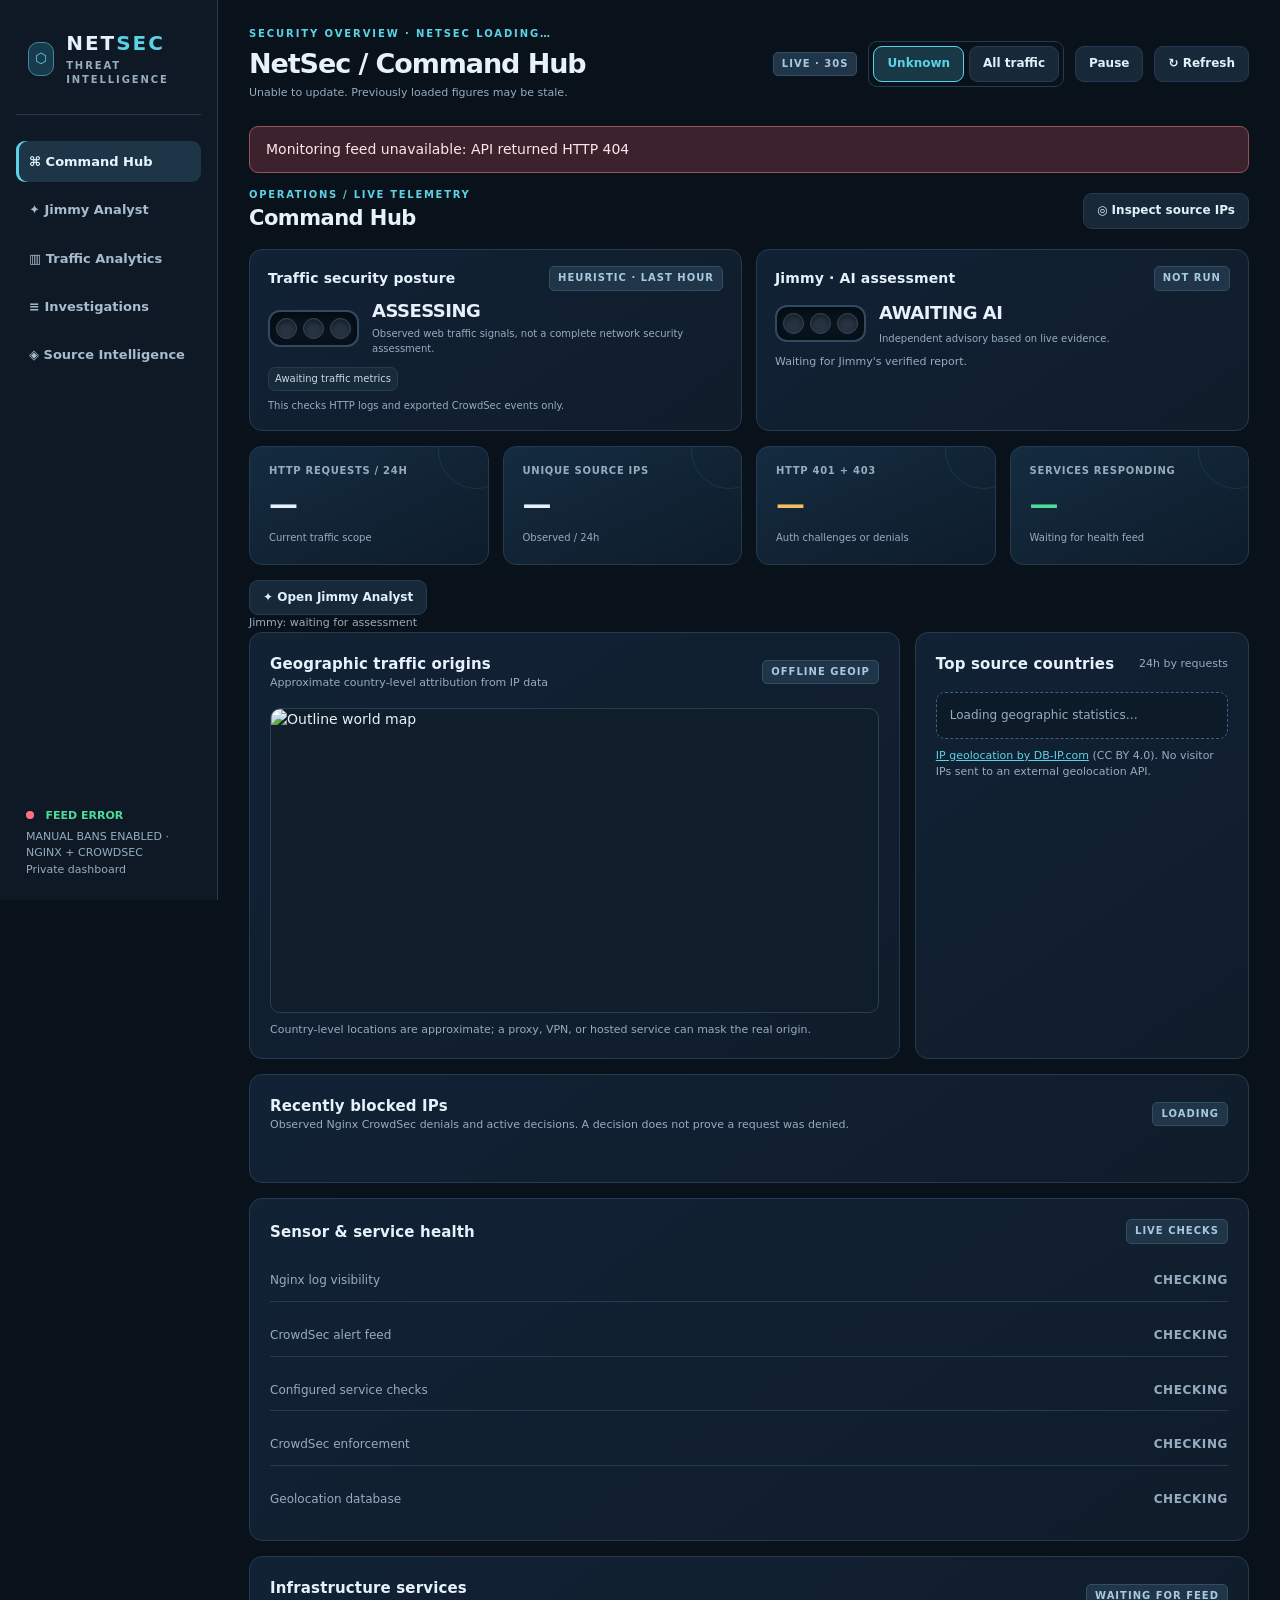
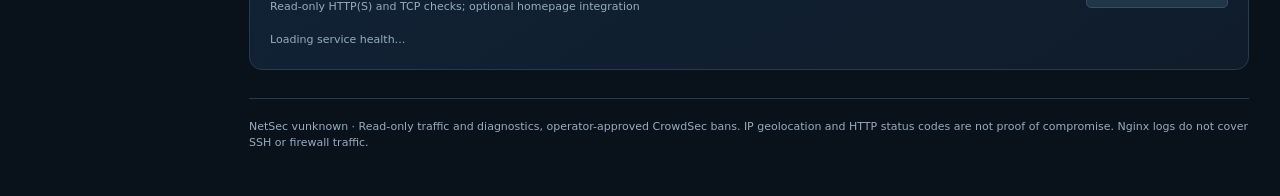
==== commit 0453de5c: "Display actual installed NetSec release version in header and footer" ====
--- a/app/index.html
+++ b/app/index.html
@@ -274,6 +274,18 @@
 .jimmy-msg small{align-self:flex-end;font-size:10px;color:#d0e2f7}
 .jimmy-msg.from-operator small{color:#c1ccd9}
 .jimmy-bubble-text{white-space:normal}
+.jimmy-bubble-text .jimmy-md-heading{font-weight:750;line-height:1.3;margin:9px 0 4px}
+.jimmy-bubble-text .jimmy-md-heading:first-child{margin-top:0}
+.jimmy-bubble-text .jimmy-md-h1{font-size:1.17em}
+.jimmy-bubble-text .jimmy-md-h2{font-size:1.10em}
+.jimmy-bubble-text .jimmy-md-h3,.jimmy-bubble-text .jimmy-md-h4{font-size:1.03em}
+.jimmy-bubble-text .jimmy-md-paragraph{margin:3px 0;white-space:pre-wrap}
+.jimmy-bubble-text .jimmy-md-list{margin:5px 0 8px;padding-left:23px;list-style-position:outside}
+.jimmy-bubble-text ul.jimmy-md-list{list-style-type:disc}
+.jimmy-bubble-text ol.jimmy-md-list{list-style-type:decimal}
+.jimmy-bubble-text .jimmy-md-list li{margin:2px 0}
+.jimmy-bubble-text .jimmy-md-quote{margin:6px 0;padding:4px 9px;border-left:3px solid #a5caf4;background:#ffffff15;border-radius:3px}
+.jimmy-bubble-text code{background:#001a3055;border-radius:4px;padding:1px 4px;white-space:pre-wrap}
 .jimmy-typing{animation:jimmy-pulse 1.3s ease-in-out infinite;font-weight:700;letter-spacing:.25em;min-width:74px}
 @keyframes jimmy-pulse{0%,100%{opacity:.45}50%{opacity:1}}
 @media(prefers-reduced-motion:reduce){.jimmy-typing{animation:none}}
@@ -281,6 +293,7 @@
 #jimmyChatForm label{position:absolute;width:1px;height:1px;overflow:hidden;clip-path:inset(50%)}
 #jimmyChatForm textarea{min-height:54px;max-height:130px;resize:vertical;flex:1;background:#142d44;border:1px solid #41637d;border-radius:20px;padding:14px 17px;font-size:14px;color:#f4f9ff}
 #jimmyChatForm button[type=submit]{min-height:48px;background:#1572d5;border:1px solid #3689e9;border-radius:22px;color:#fff;padding:10px 20px;font-weight:700}
+.jimmy-msg strong{color:#fff;font-weight:700}
 #jimmyChatForm button[type=submit]:disabled{background:#34475a;border-color:#4c6175;color:#9bb0c2;cursor:not-allowed;opacity:.8}
 .jimmy-send-error{color:#f3b5b5;text-align:right;font-size:12px}
 .v13-source-action{display:flex;gap:6px;align-items:center}
@@ -297,11 +310,12 @@
 .v13-dynamic-finding{border:1px solid #33546c;background:#102c40;padding:13px;border-radius:11px;margin:8px 0}
 .v13-dynamic-finding strong{display:block;color:#dff2ff;margin-bottom:6px}
 @media(max-width:700px){.jimmy-chatlog{height:58vh;min-height:260px;padding:9px}.jimmy-msg{max-width:90%;font-size:13px}#jimmyChatForm button[type=submit]{padding:10px 12px}.v13-explorer-table{min-width:570px}.v13-classify{max-width:132px}}
+.jimmy-action-item{padding:14px 0;border-top:1px solid var(--edge)}.jimmy-action-item:first-child{border-top:0}.jimmy-action-heading{display:flex;justify-content:space-between;gap:12px;align-items:center}.jimmy-action-heading strong{font-size:14px;color:#f4f9ff}.jimmy-action-priority{font-size:10px;color:var(--amber);letter-spacing:.1em}.jimmy-action-evidence,.jimmy-action-next{margin:7px 0;font-size:13px;line-height:1.5}.jimmy-action-next{color:#d5eeff}.jimmy-action-provenance{font-size:11px;color:var(--muted)}.jimmy-action-buttons{display:flex;gap:8px;flex-wrap:wrap;margin:10px 0}.jimmy-action-buttons .btn{font-size:12px}
 </style><link rel="stylesheet" href="/mobile.css"></head>
 <body><div class="app"><aside class="side"><div class="brand"><div class="brandmark">⬡</div><div class="brandname">NET<span>SEC</span><small>THREAT INTELLIGENCE</small></div></div>
 <nav class="nav"><a class="active" href="#overview">▦ &nbsp; Overview</a><a href="#traffic">▥ &nbsp; Traffic</a><a href="#geography">◎ &nbsp; Geography</a><a href="#events">≡ &nbsp; Event logs</a></nav>
 <div class="sidefoot"><strong><span id="pulse" class="pulse"></span> &nbsp; <span id="engineSide">MONITORING</span></strong>READ-ONLY · NGINX + CROWDSEC<br>Private dashboard</div></aside>
-<main class="main" id="overview"><div class="top"><div><div class="eyebrow">Security overview · NetSec v1.1.1</div><h1 id="headline">NetSec / Server overview</h1><p class="subtle tiny" id="updated">Connecting to the monitoring backend…</p></div><div class="row"><span class="tag" id="liveBadge">LIVE · 30S</span><span class="intel-scope"><button class="btn active" id="scopeUnknown" type="button">Unknown</button><button class="btn" id="scopeAll" type="button">All traffic</button></span><button class="btn" id="pauseBtn" type="button">Pause</button><button class="btn" id="refreshBtn" type="button">↻ Refresh</button></div></div>
+<main class="main" id="overview"><div class="top"><div><div class="eyebrow">Security overview · NetSec <span id="netsecInstalledVersion">loading…</span></div><h1 id="headline">NetSec / Server overview</h1><p class="subtle tiny" id="updated">Connecting to the monitoring backend…</p></div><div class="row"><span class="tag" id="liveBadge">LIVE · 30S</span><span class="intel-scope"><button class="btn active" id="scopeUnknown" type="button">Unknown</button><button class="btn" id="scopeAll" type="button">All traffic</button></span><button class="btn" id="pauseBtn" type="button">Pause</button><button class="btn" id="refreshBtn" type="button">↻ Refresh</button></div></div>
 <div class="error-banner" id="errorBanner"></div>
 <section class="grid hero"><article class="panel"><div class="panelhead"><h2>Traffic security posture</h2><span class="tag">HEURISTIC · LAST HOUR</span></div><div class="risk"><div class="stoplight" role="img" aria-label="Traffic risk indicator" id="lights"><span class="bulb red"></span><span class="bulb amber"></span><span class="bulb green"></span></div><div><div class="risk-label" id="riskLabel">ASSESSING</div><div class="risk-caption">Observed web traffic signals, not a complete network security assessment.</div></div></div><div class="reasons" id="riskReasons"><div class="reason">Awaiting traffic metrics</div></div><p class="scope" id="riskScope">This checks HTTP logs and exported CrowdSec events only.</p></article>
 <article class="panel"><div class="panelhead"><h2>Sensor & service health</h2><span class="tag">LIVE CHECKS</span></div><div class="health"><div class="healthrow"><span>Nginx log visibility</span><strong class="status muted" id="logHealth">CHECKING</strong></div><div class="healthrow"><span>CrowdSec alert feed</span><strong class="status muted" id="csHealth">CHECKING</strong></div><div class="healthrow"><span>Configured service checks</span><strong class="status muted" id="svcHealth">CHECKING</strong></div><div class="healthrow"><span>CrowdSec enforcement</span><strong class="status muted" id="bouncerHealth">CHECKING</strong></div><div class="healthrow"><span>Geolocation database</span><strong class="status muted" id="geoHealth">CHECKING</strong></div></div></article></section>
@@ -336,6 +350,8 @@
   <div class="panelhead"><div><h2>Jimmy · Security Analyst</h2><p class="subtle tiny">Focused security intelligence and read-only investigation. The AI cannot execute commands or create bans.</p></div>
     <div class="row"><button class="btn" type="button" id="jimmyReload">Reload</button><button class="btn" type="button" id="jimmyLatest">Latest assessment</button></div></div>
   <p class="jimmy-status" id="jimmyWorkspaceStatus" role="status">Loading Jimmy…</p>
+  <div class="jimmy-card" style="margin-bottom:12px"><div class="jimmy-chathead"><div><h3>Action plan · evidence first</h3><p class="subtle tiny">Prioritized verified findings · read-only diagnostics · changes require operator approval and manual execution</p></div></div><div id="jimmyActionList" aria-live="polite"></div></div>
+  <div class="jimmy-card" style="margin-bottom:12px"><div class="jimmy-chathead"><div><h3>PatchMon · Host patch visibility</h3><p class="subtle tiny">Separate installation · reachability only · no patch-execution privileges</p></div><a href="#" id="jimmyPatchmonLink" target="_blank" rel="noopener noreferrer" hidden>Open PatchMon</a></div><p class="subtle tiny" id="jimmyPatchmonStatus">Checking PatchMon integration…</p></div>
   <div class="jimmy-card" style="margin-bottom:12px">
     <div class="jimmy-chathead"><div><h3>Jimmy · Conversation</h3><p class="subtle tiny">Secure read-only investigation · Historical and latest evidence available</p></div></div>
     <div class="jimmy-chatlog" id="jimmyChatLog" aria-live="polite"></div>
@@ -368,7 +384,7 @@
 <article class="panel"><div class="panelhead"><h2>Suspected probes</h2><span class="subtle tiny">Heuristic path matches</span></div><div class="table-scroll"><table><thead><tr><th>Source / time</th><th>Path</th><th>Status</th></tr></thead><tbody id="recentProbes"></tbody></table></div></article>
 <article class="panel"><div class="panelhead"><h2>CrowdSec detections</h2><span class="subtle tiny">Reported alerts</span></div><div class="table-scroll"><table><thead><tr><th>Source</th><th>Scenario</th><th>Time</th></tr></thead><tbody id="crowdsecRows"></tbody></table></div></article>
 <article class="panel tablewide"><div class="panelhead"><h2>Recent HTTP requests</h2><span class="subtle tiny" id="eventCount">Most recent events (not full log archive)</span></div><div class="table-scroll"><table><thead><tr><th>Time</th><th>Source IP</th><th>Method</th><th>Requested URL</th><th>Status</th></tr></thead><tbody id="recentRows"></tbody></table></div></article></div></section>
-<footer class="footerline">NetSec v1.1.1 · Unknown-focused, operator-reviewed · Read-only Nginx HTTP(S) analytics and optional CrowdSec alerts. Risk indicator reflects configured thresholds, not a proof of safety, compromise, or complete network availability. SSH, firewall drops, and VPN attempts are not covered without additional log sources.</footer>
+<footer class="footerline">NetSec · Unknown-focused, operator-reviewed · Read-only Nginx HTTP(S) analytics and optional CrowdSec alerts. Risk indicator reflects configured thresholds, not a proof of safety, compromise, or complete network availability. SSH, firewall drops, and VPN attempts are not covered without additional log sources.</footer>
 </main></div>
 <script>
 'use strict';
@@ -423,7 +439,7 @@
 function table(id,rows,fn){const tb=$(id);tb.replaceChildren();if(!rows?.length){empty(tb);return}for(const item of rows){const tr=el('tr');for(const cell of fn(item)){const td=el('td');if(typeof cell==='object'&&cell!==null){td.appendChild(cell)}else{td.textContent=String(cell??'—')}tr.appendChild(td)}tb.appendChild(tr)}}
 function code(v){let span=el('span','code'+(v>=500?' err':v===401||v===403||v===404?' warn':''),String(v));return span}
 function label(id,value,cls){const node=$(id);node.textContent=value;node.className='status '+cls}
-function risk(d){let r=d.risk||{},level=r.level||'unknown';$('riskLabel').textContent=r.label||'UNKNOWN';$('riskLabel').style.color=({red:'var(--red)',amber:'var(--amber)',green:'var(--green)',unknown:'var(--muted)'})[level];$('lights').setAttribute('aria-label','Traffic security posture: '+level);for(const bulb of $('lights').children)bulb.classList.toggle('on',bulb.classList.contains(level));const rs=$('riskReasons');rs.replaceChildren();for(const reason of (r.reasons||[])){rs.appendChild(el('div','reason',reason))}$('riskScope').textContent=r.scope||'';const t=d.traffic||{},cs=d.crowdsec||{},services=d.services||[];label('logHealth',t.log_files_readable>0?'READING':'NO LOGS',t.log_files_readable>0?'ok':'bad');label('csHealth',!cs.configured?'NOT CONFIGURED':cs.error?'EXPORT ERROR':'CONNECTED',!cs.configured?'muted':cs.error?'warn':'ok');label('svcHealth',!services.length?'NOT CONFIGURED':d.service_source==='homepage'&&d.homepage&&d.homepage.state!=='fresh'?'FEED STALE':services.some(s=>s.status==='down')?'DEGRADED':services.some(s=>s.status!=='up')?'UNKNOWN':'RESPONDING',!services.length?'muted':d.service_source==='homepage'&&d.homepage&&d.homepage.state!=='fresh'?'warn':services.some(s=>s.status==='down')?'warn':services.some(s=>s.status!=='up')?'warn':'ok');label('geoHealth',d.geo?.enabled?'OFFLINE ACTIVE':'NOT INSTALLED',d.geo?.enabled?'ok':'muted')}
+function risk(d){let r=d.risk||{},level=r.level||'unknown';$('riskLabel').textContent=r.label||'UNKNOWN';$('riskLabel').style.color=({red:'var(--red)',amber:'var(--amber)',green:'var(--green)',unknown:'var(--muted)'})[level];$('lights').setAttribute('aria-label','Traffic security posture: '+level);for(const bulb of $('lights').children)bulb.classList.toggle('on',bulb.classList.contains(level));const rs=$('riskReasons');rs.replaceChildren();for(const reason of (r.reasons||[])){rs.appendChild(el('div','reason',reason))}$('riskScope').textContent=r.scope||'';const t=d.traffic||{},cs=d.crowdsec||{},services=d.services||[];label('logHealth',t.log_files_readable>0?'READING':'NO LOGS',t.log_files_readable>0?'ok':'bad');label('csHealth',!cs.configured?'NOT CONFIGURED':cs.error?'EXPORT ERROR':'CONNECTED',!cs.configured?'muted':cs.error?'warn':'ok');label('svcHealth',d.service_source==='homepage'&&d.homepage?.state==='unavailable'?'FEED ERROR':d.service_source==='homepage'&&d.homepage?.state==='stale'?'FEED STALE':!services.length?'NOT CONFIGURED':services.some(s=>s.status==='down')?'DEGRADED':services.some(s=>s.status!=='up')?'UNKNOWN':'RESPONDING',d.service_source==='homepage'&&d.homepage?.state!=='fresh'?'warn':!services.length?'muted':services.some(s=>s.status!=='up')?'warn':'ok');label('geoHealth',d.geo?.enabled?'OFFLINE ACTIVE':'NOT INSTALLED',d.geo?.enabled?'ok':'muted')}
 function chart(){if(!data)return;const t=data.traffic||{};const arr=period===24?(t.hourly||[]):(t.daily||[]).slice(period===7?-7:-14);let svg=$('trafficChart');svg.replaceChildren();const W=720,H=258,L=37,R=12,T=20,B=37;const P=W-L-R,Q=H-T-B;let max=Math.max(1,...arr.map(x=>x.requests||0));max=Math.ceil(max*1.18)||1;const x=i=>L+(arr.length<2?P/2:P*i/(arr.length-1)),y=v=>T+Q*(1-v/max);
 for(let j=0;j<=4;j++){let val=max*j/4,Y=y(val);svg.append(sEl('line',{x1:L,y1:Y,x2:W-R,y2:Y,stroke:'#2b4559','stroke-dasharray':'3 6'}));svg.append(sEl('text',{x:26,y:Y+4,fill:'#87a1b5','font-size':11,'text-anchor':'end'},Math.round(val).toString()))}
 if(!arr.length)return;
@@ -449,9 +465,17 @@
    (state==='checked'?'DIRECT CHECKS':'NOT CONFIGURED');
  badge.title=feed.error||'';
  if(!items.length){
-  grid.append(el('div','callout','No services configured. Add HTTP(S) URLs or TCP endpoints in NetSec config.json, or use the first-time setup wizard.'));
+  const problem=fromHomepage && state==='unavailable'
+     ? 'Homepage status feed unavailable. Check the configured status.json mount, JSON format, and producer timestamp. No live service health is available.'
+     : fromHomepage && state==='stale'
+       ? 'Homepage status feed is stale, and no previous service list is available. Check the status generator.'
+       : 'No services configured. Add HTTP(S) URLs or TCP endpoints in NetSec config.json, or use the first-time setup wizard.';
+   grid.append(el('div','callout',problem));
   return;
  }
+ if(fromHomepage && state==='stale'){
+   grid.append(el('div','callout','Showing last-known Homepage entries ONLY. Their current health is unverified.'));
+  }
  for(const item of items){
   const cell=el('div','homepage-item');
   const title=el('strong','',String(item.name||item.id||'Service'));
@@ -464,7 +488,7 @@
   cell.append(title,line);grid.append(cell);
  }
 }
-function render(d){data=d;let t=d.traffic||{};$('headline').textContent=(d.host||'NetSec')+' / Overview';$('updated').textContent='Updated '+date(d.generated_at)+' · 30-second live refresh · '+fmt(t.log_files_readable)+' readable log file(s)';$('requests').textContent=fmt(t.requests);$('unique').textContent=fmt(t.unique_ips);$('probes').textContent=fmt(t.probe_like_requests);$('errors').textContent=fmt(t.http_5xx);$('alerts').textContent=fmt(d.crowdsec?.alerts?.length||0);$('errorRate').textContent=(t.requests?(100*t.http_5xx/t.requests).toFixed(2):'0.00')+'% of requests';risk(d);homepageRender(d);aiInsights(d);intelRender(d);chart();responseProfile(t);map(d);lower(d);let warnings=[...(t.log_errors||[])];if(warnings.length){$('errorBanner').textContent='Some log files were not readable: '+warnings.slice(0,4).join(' · ')+(warnings.length>4?' (more omitted)':'');$('errorBanner').classList.add('show')}else $('errorBanner').classList.remove('show')}
+function render(d){data=d;let t=d.traffic||{};const versionText=$('netsecInstalledVersion');if(versionText)versionText.textContent='v'+String(d.version||'unknown');$('headline').textContent=(d.host||'NetSec')+' / Overview';$('updated').textContent='Updated '+date(d.generated_at)+' · 30-second live refresh · '+fmt(t.log_files_readable)+' readable log file(s)';$('requests').textContent=fmt(t.requests);$('unique').textContent=fmt(t.unique_ips);$('probes').textContent=fmt(t.probe_like_requests);$('errors').textContent=fmt(t.http_5xx);$('alerts').textContent=fmt(d.crowdsec?.alerts?.length||0);$('errorRate').textContent=(t.requests?(100*t.http_5xx/t.requests).toFixed(2):'0.00')+'% of requests';risk(d);homepageRender(d);aiInsights(d);intelRender(d);chart();responseProfile(t);map(d);lower(d);let warnings=[...(t.log_errors||[])];if(warnings.length){$('errorBanner').textContent='Some log files were not readable: '+warnings.slice(0,4).join(' · ')+(warnings.length>4?' (more omitted)':'');$('errorBanner').classList.add('show')}else $('errorBanner').classList.remove('show')}
 async function refresh(){try{const r=await fetch('/api/status?scope='+intelScope,{cache:'no-store'});if(!r.ok)throw new Error('API returned HTTP '+r.status);const d=await r.json();if(d.error)throw new Error(d.error);$('pulse').classList.remove('down');$('engineSide').textContent='MONITORING';render(d)}catch(e){$('pulse').classList.add('down');$('engineSide').textContent='FEED ERROR';$('errorBanner').textContent='Monitoring feed unavailable: '+e.message;$('errorBanner').classList.add('show');$('updated').textContent='Unable to update. Previously loaded figures may be stale.'}}
 for(const p of [24,7,14])$('period'+p).addEventListener('click',()=>{period=p;for(const n of [24,7,14])$('period'+n).classList.toggle('active',n===p);chart()});
 for(const b of document.querySelectorAll('[data-filter]'))b.addEventListener('click',()=>{filter=b.dataset.filter;for(const a of document.querySelectorAll('[data-filter]'))a.classList.toggle('active',a===b);logs()});
@@ -622,7 +646,7 @@
     if(existingIntel)existingIntel.remove();
     initConnections(tabs.intel);
     if(existingIntel)tabs.intel.append(existingIntel);
-    const history=existingIntel?.querySelector('#intelHistory')?.closest('div[style]');
+    const history=existingIntel?.querySelector('#intelHistory')?.closest('.table-scroll')?.parentElement;
     if(history){
       const details=makeH('details','jimmy-card jimmy-history');
       details.append(makeH('summary','', 'Recent AI assessments'),history);
@@ -1040,7 +1064,7 @@
     child.textContent=child.textContent.replace('READ-ONLY','MANUAL BANS ENABLED');
   }}}
   const footer=document.querySelector('footer.footerline');
-  if(footer)footer.textContent='NetSec v1.1.1 · Read-only traffic and diagnostics, operator-approved CrowdSec bans. IP geolocation and HTTP status codes are not proof of compromise. Nginx logs do not cover SSH or firewall traffic.';
+  if(footer)footer.textContent='NetSec v'+String(data?.version||'unknown')+' · Read-only traffic and diagnostics, operator-approved CrowdSec bans. IP geolocation and HTTP status codes are not proof of compromise. Nginx logs do not cover SSH or firewall traffic.';
   const previousRender=render;
   render=function(d){
     previousRender(d);aiStoplight(d.ai||{});drawChecks(d.ai||{});enhanceIntel(d);
@@ -1246,4 +1270,4 @@
 })();
 
 refresh();
-</script><script src="/jimmy-ui.js"></script><script src="/mobile-ui.js"></script><script src="/netsec-v13.js"></script></body></html>
+</script><script src="/jimmy-ui.js"></script><script src="/jimmy-action-plan.js"></script><script src="/mobile-ui.js"></script><script src="/netsec-v13.js"></script></body></html>
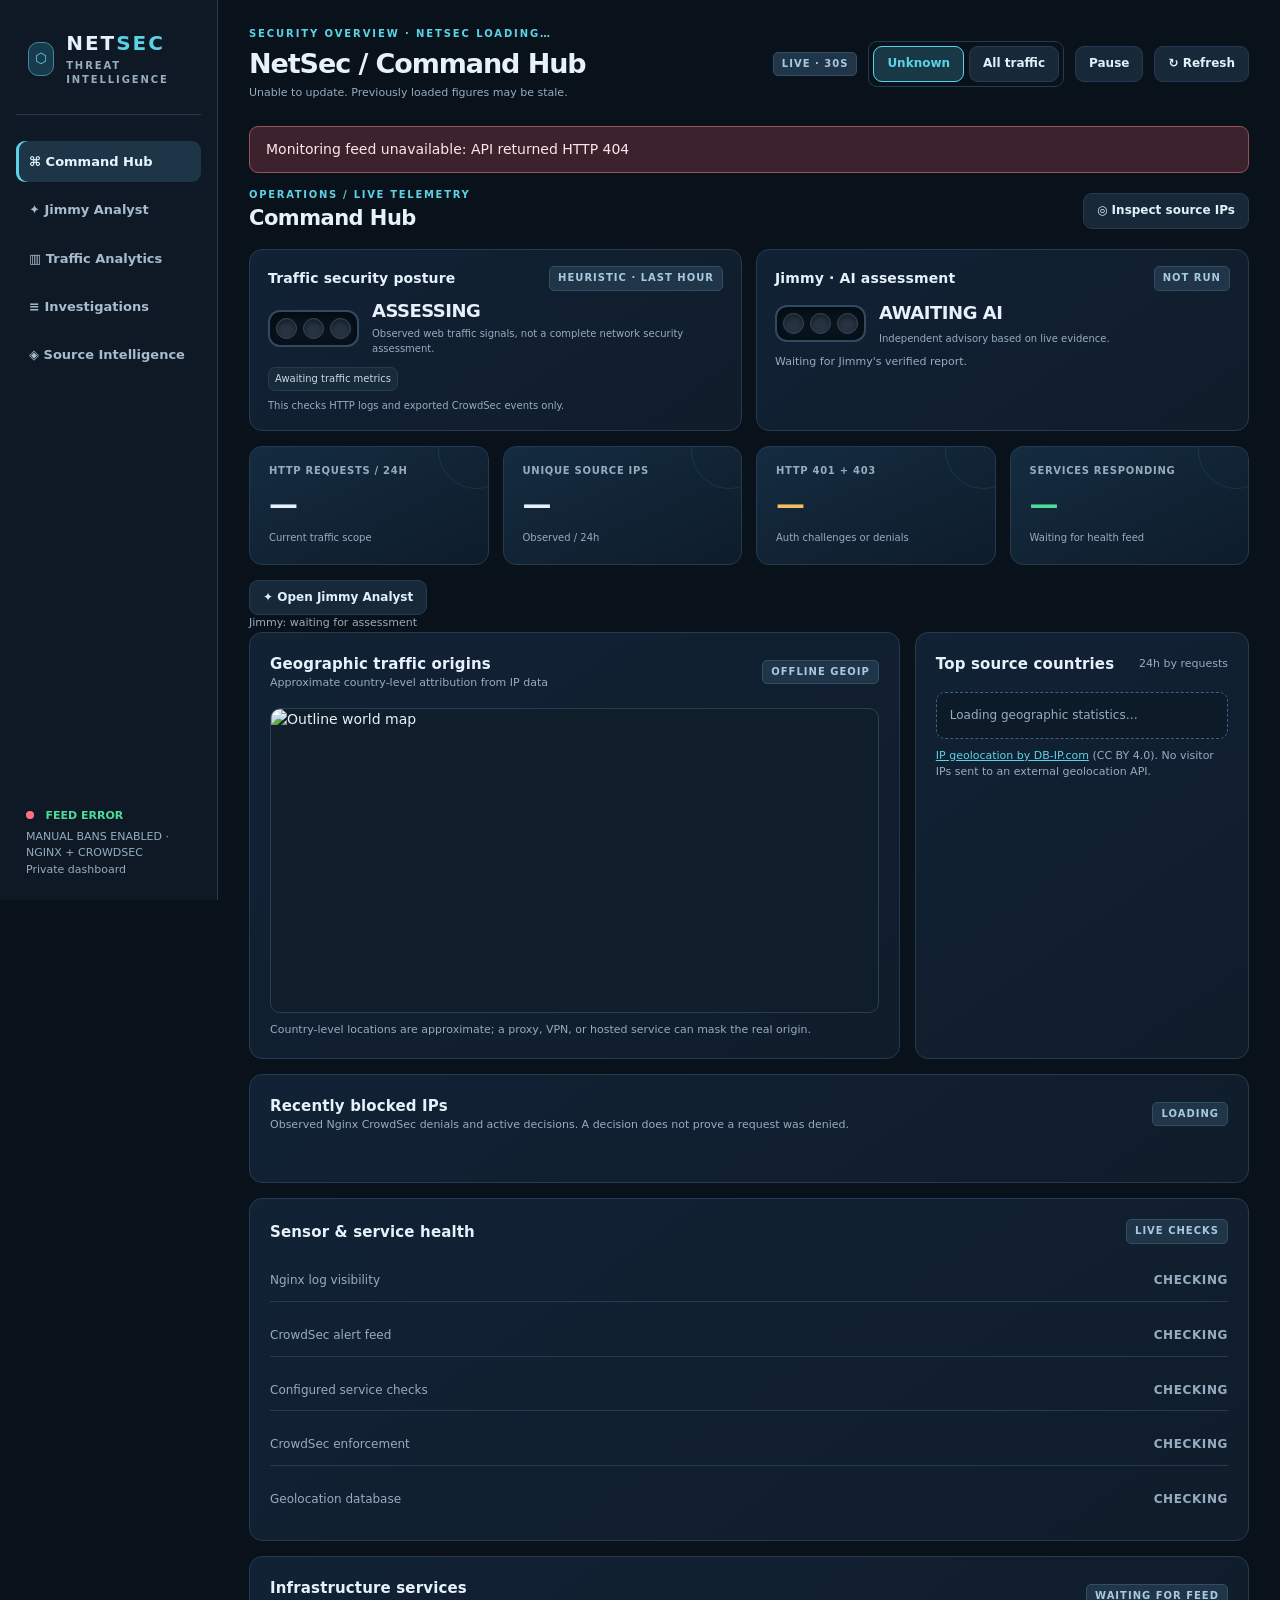
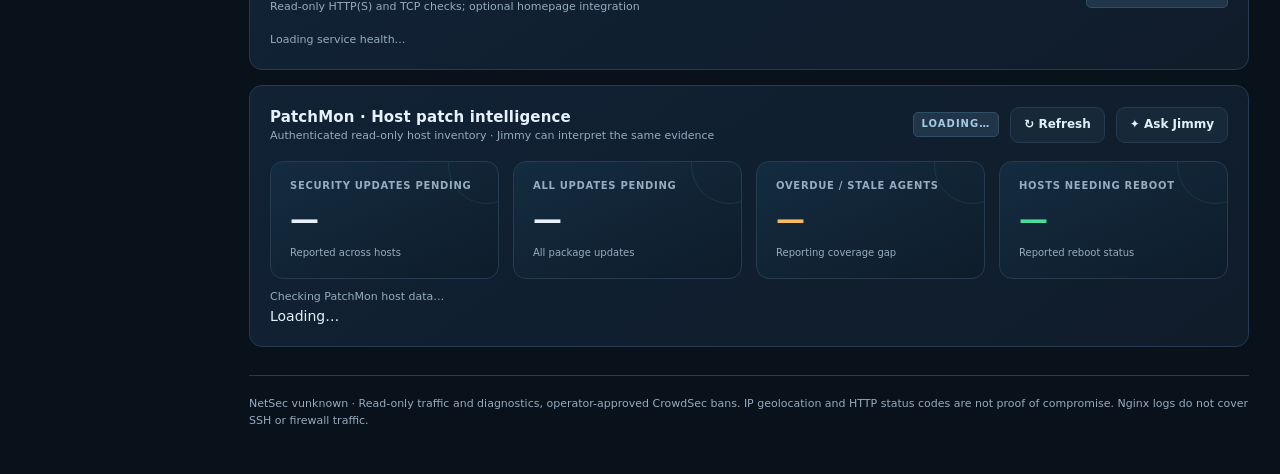
==== commit 96a7ca74: "Release v1.4.4 with read-only PatchMon Command Hub and hotfix migration" ====
--- a/app/index.html
+++ b/app/index.html
@@ -351,7 +351,6 @@
     <div class="row"><button class="btn" type="button" id="jimmyReload">Reload</button><button class="btn" type="button" id="jimmyLatest">Latest assessment</button></div></div>
   <p class="jimmy-status" id="jimmyWorkspaceStatus" role="status">Loading Jimmy…</p>
   <div class="jimmy-card" style="margin-bottom:12px"><div class="jimmy-chathead"><div><h3>Action plan · evidence first</h3><p class="subtle tiny">Prioritized verified findings · read-only diagnostics · changes require operator approval and manual execution</p></div></div><div id="jimmyActionList" aria-live="polite"></div></div>
-  <div class="jimmy-card" style="margin-bottom:12px"><div class="jimmy-chathead"><div><h3>PatchMon · Host patch visibility</h3><p class="subtle tiny">Separate installation · reachability only · no patch-execution privileges</p></div><a href="#" id="jimmyPatchmonLink" target="_blank" rel="noopener noreferrer" hidden>Open PatchMon</a></div><p class="subtle tiny" id="jimmyPatchmonStatus">Checking PatchMon integration…</p></div>
   <div class="jimmy-card" style="margin-bottom:12px">
     <div class="jimmy-chathead"><div><h3>Jimmy · Conversation</h3><p class="subtle tiny">Secure read-only investigation · Historical and latest evidence available</p></div></div>
     <div class="jimmy-chatlog" id="jimmyChatLog" aria-live="polite"></div>
@@ -633,6 +632,24 @@
         if(element)tabs[key].append(element);
       }
     }
+    // Host patch intelligence belongs to Command Hub, not the Jimmy chat workspace.
+    const patchPanel=makeH('section','panel');
+    patchPanel.id='patchmonHubPanel';
+    patchPanel.style.marginBottom='15px';
+    patchPanel.innerHTML=`<div class="panelhead"><div><h2>PatchMon · Host patch intelligence</h2>
+      <p class="subtle tiny">Authenticated read-only host inventory · Jimmy can interpret the same evidence</p></div>
+      <div class="row"><span class="tag" id="patchmonHubState">Loading…</span>
+      <button class="btn" type="button" id="patchmonHubRefresh">↻ Refresh</button>
+      <a class="btn" id="patchmonHubLink" hidden target="_blank" rel="noopener noreferrer">Open PatchMon</a>
+      <button class="btn" type="button" id="patchmonHubAsk">✦ Ask Jimmy</button></div></div>
+    <div class="hub-ribbon" style="margin-bottom:10px">
+      <div class="hub-ribbon-card"><small>Security updates pending</small><strong id="patchmonHubSecurity">—</strong><span>Reported across hosts</span></div>
+      <div class="hub-ribbon-card"><small>All updates pending</small><strong id="patchmonHubUpdates">—</strong><span>All package updates</span></div>
+      <div class="hub-ribbon-card"><small>Overdue / stale agents</small><strong id="patchmonHubReport">—</strong><span>Reporting coverage gap</span></div>
+      <div class="hub-ribbon-card"><small>Hosts needing reboot</small><strong id="patchmonHubReboots">—</strong><span>Reported reboot status</span></div>
+    </div><p class="subtle tiny" id="patchmonHubScope">Checking PatchMon host data…</p>
+    <div id="patchmonHubHosts">Loading…</div>`;
+    tabs.command.append(patchPanel);
     tabs.traffic.prepend(makeH('div','hub-titleline'));
     tabs.traffic.firstChild.innerHTML='<div><div class="hub-kicker">Traffic / Patterns</div><h2>HTTP traffic analytics</h2><p>Request volumes, status classes and trends from your existing Nginx feed.</p></div>';
     tabs.investigate.prepend(makeH('div','hub-titleline'));
@@ -1270,4 +1287,4 @@
 })();
 
 refresh();
-</script><script src="/jimmy-ui.js"></script><script src="/jimmy-action-plan.js"></script><script src="/mobile-ui.js"></script><script src="/netsec-v13.js"></script></body></html>
+</script><script src="/jimmy-ui.js"></script><script src="/jimmy-action-plan.js"></script><script src="/netsec-patchmon-hub.js"></script><script src="/mobile-ui.js"></script><script src="/netsec-v13.js"></script></body></html>
